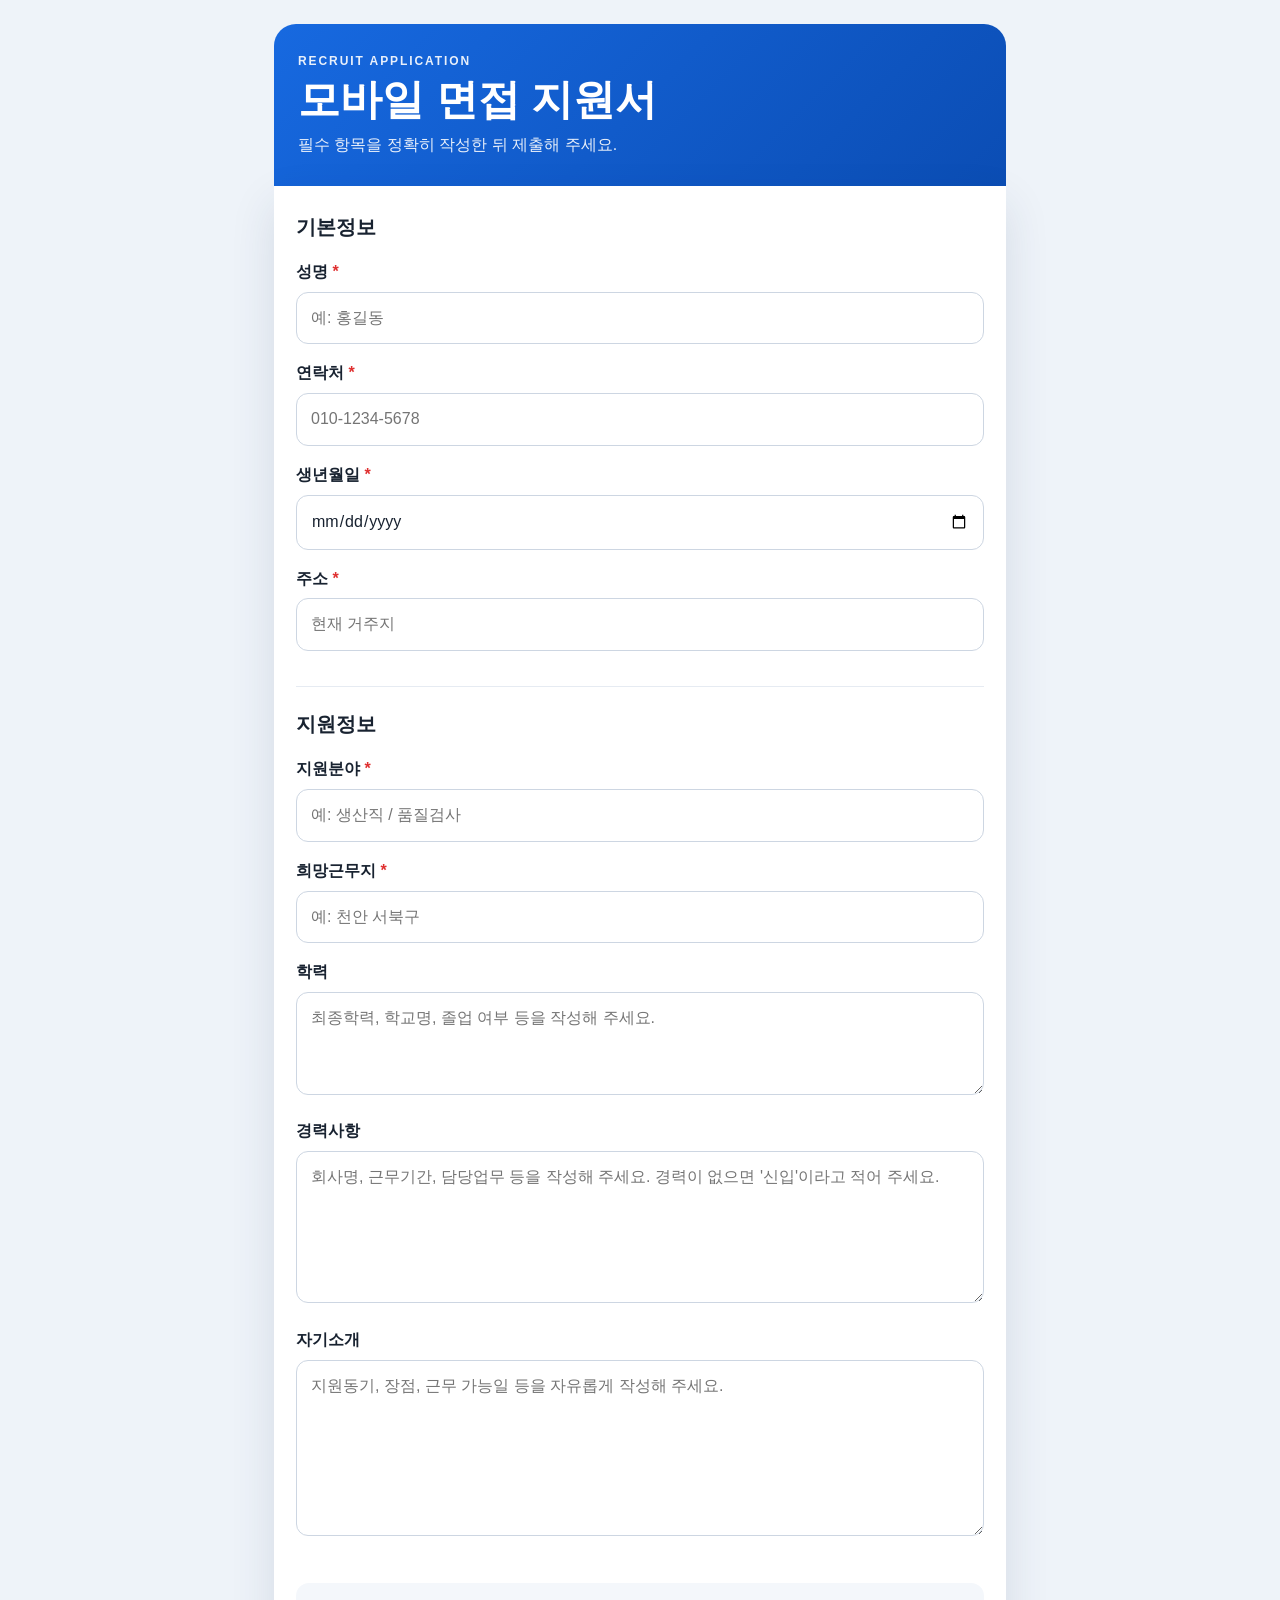
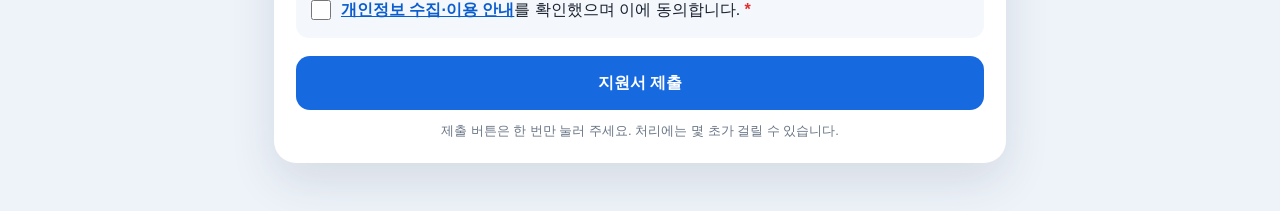
==== index.html @ 7ed69adb "면접지원서 웹페이지 추가" ====
<!doctype html>
<html lang="ko">
<head>
  <meta charset="utf-8">
  <meta name="viewport" content="width=device-width, initial-scale=1">
  <meta name="theme-color" content="#1769e0">
  <title>모바일 면접 지원서</title>
  <link rel="stylesheet" href="style.css">
</head>
<body>
  <main class="page">
    <section class="hero">
      <p class="eyebrow">RECRUIT APPLICATION</p>
      <h1>모바일 면접 지원서</h1>
      <p>필수 항목을 정확히 작성한 뒤 제출해 주세요.</p>
    </section>

    <form id="applicationForm" class="card" novalidate>
      <section class="form-section">
        <h2>기본정보</h2>

        <label>
          <span>성명 <b>*</b></span>
          <input name="name" type="text" maxlength="30" autocomplete="name" required placeholder="예: 홍길동">
        </label>

        <label>
          <span>연락처 <b>*</b></span>
          <input name="phone" type="tel" inputmode="numeric" maxlength="13" autocomplete="tel" required placeholder="010-1234-5678">
        </label>

        <label>
          <span>생년월일 <b>*</b></span>
          <input name="birthDate" type="date" required>
        </label>

        <label>
          <span>주소 <b>*</b></span>
          <input name="address" type="text" maxlength="120" autocomplete="street-address" required placeholder="현재 거주지">
        </label>
      </section>

      <section class="form-section">
        <h2>지원정보</h2>

        <label>
          <span>지원분야 <b>*</b></span>
          <input name="position" type="text" maxlength="50" required placeholder="예: 생산직 / 품질검사">
        </label>

        <label>
          <span>희망근무지 <b>*</b></span>
          <input name="workLocation" type="text" maxlength="80" required placeholder="예: 천안 서북구">
        </label>

        <label>
          <span>학력</span>
          <textarea name="education" rows="3" maxlength="500" placeholder="최종학력, 학교명, 졸업 여부 등을 작성해 주세요."></textarea>
        </label>

        <label>
          <span>경력사항</span>
          <textarea name="career" rows="5" maxlength="1500" placeholder="회사명, 근무기간, 담당업무 등을 작성해 주세요. 경력이 없으면 '신입'이라고 적어 주세요."></textarea>
        </label>

        <label>
          <span>자기소개</span>
          <textarea name="introduction" rows="6" maxlength="2000" placeholder="지원동기, 장점, 근무 가능일 등을 자유롭게 작성해 주세요."></textarea>
        </label>
      </section>

      <section class="consent">
        <label class="check-row">
          <input name="privacyAgreement" type="checkbox" required>
          <span><a href="privacy.html" target="_blank" rel="noopener">개인정보 수집·이용 안내</a>를 확인했으며 이에 동의합니다. <b>*</b></span>
        </label>
      </section>

      <div id="message" class="message" role="status" aria-live="polite"></div>

      <button id="submitButton" class="submit-button" type="submit">
        지원서 제출
      </button>

      <p class="notice">제출 버튼은 한 번만 눌러 주세요. 처리에는 몇 초가 걸릴 수 있습니다.</p>
    </form>
  </main>

  <script src="script.js"></script>
</body>
</html>
---- style.css ----
*{box-sizing:border-box}
:root{
  font-family:Pretendard,"Noto Sans KR",Arial,sans-serif;
  color:#182230;
  background:#eef3f9;
  line-height:1.55
}
body{margin:0}
button,input,textarea{font:inherit}
.page{width:min(100%,760px);margin:0 auto;padding:24px 14px 48px}
.hero{
  padding:28px 24px;
  border-radius:22px 22px 0 0;
  color:#fff;
  background:linear-gradient(135deg,#1769e0,#0b4db4)
}
.hero h1{margin:4px 0 8px;font-size:clamp(28px,7vw,42px);line-height:1.2}
.hero p{margin:0;opacity:.9}
.eyebrow{font-size:12px;font-weight:800;letter-spacing:.16em}
.card{
  padding:22px;
  border-radius:0 0 22px 22px;
  background:#fff;
  box-shadow:0 18px 46px rgba(34,53,84,.12)
}
.form-section{padding:4px 0 18px}
.form-section+ .form-section{border-top:1px solid #e6ebf2;padding-top:22px}
h2{margin:0 0 17px;font-size:20px}
label{display:block;margin:0 0 17px}
label>span{display:block;margin-bottom:7px;font-weight:700}
b{color:#df2f2f}
input,textarea{
  width:100%;
  border:1px solid #cdd6e2;
  border-radius:12px;
  padding:13px 14px;
  color:#182230;
  background:#fff;
  outline:none;
  transition:.18s
}
textarea{resize:vertical;min-height:92px}
input:focus,textarea:focus{
  border-color:#1769e0;
  box-shadow:0 0 0 3px rgba(23,105,224,.13)
}
input.invalid,textarea.invalid{border-color:#df2f2f;background:#fff8f8}
.consent{
  margin:4px 0 18px;
  padding:15px;
  border-radius:13px;
  background:#f4f7fb
}
.check-row{display:flex;gap:10px;align-items:flex-start;margin:0}
.check-row input{width:20px;height:20px;margin:2px 0 0;flex:0 0 auto}
.check-row span{margin:0;font-weight:500}
a{color:#0b5ecf;font-weight:800}
.submit-button{
  width:100%;
  min-height:54px;
  border:0;
  border-radius:14px;
  color:#fff;
  background:#1769e0;
  font-weight:900;
  cursor:pointer
}
.submit-button:hover{background:#0f58c5}
.submit-button:disabled{cursor:not-allowed;opacity:.6}
.message{display:none;margin:0 0 14px;padding:13px;border-radius:11px;font-weight:700}
.message.show{display:block}
.message.error{color:#9f1d1d;background:#fff0f0}
.message.info{color:#124a8b;background:#edf5ff}
.notice{text-align:center;color:#697586;font-size:13px;margin:11px 0 0}
.privacy-card{
  background:#fff;border-radius:20px;padding:24px;
  box-shadow:0 15px 40px rgba(34,53,84,.1)
}
.privacy-card h1{margin-top:0}
.privacy-card h2{margin-top:26px}
.back-link{display:inline-block;margin-top:16px}
@media (max-width:480px){
  .page{padding:0 0 32px}
  .hero,.card{border-radius:0}
  .card{padding:20px 16px}
}
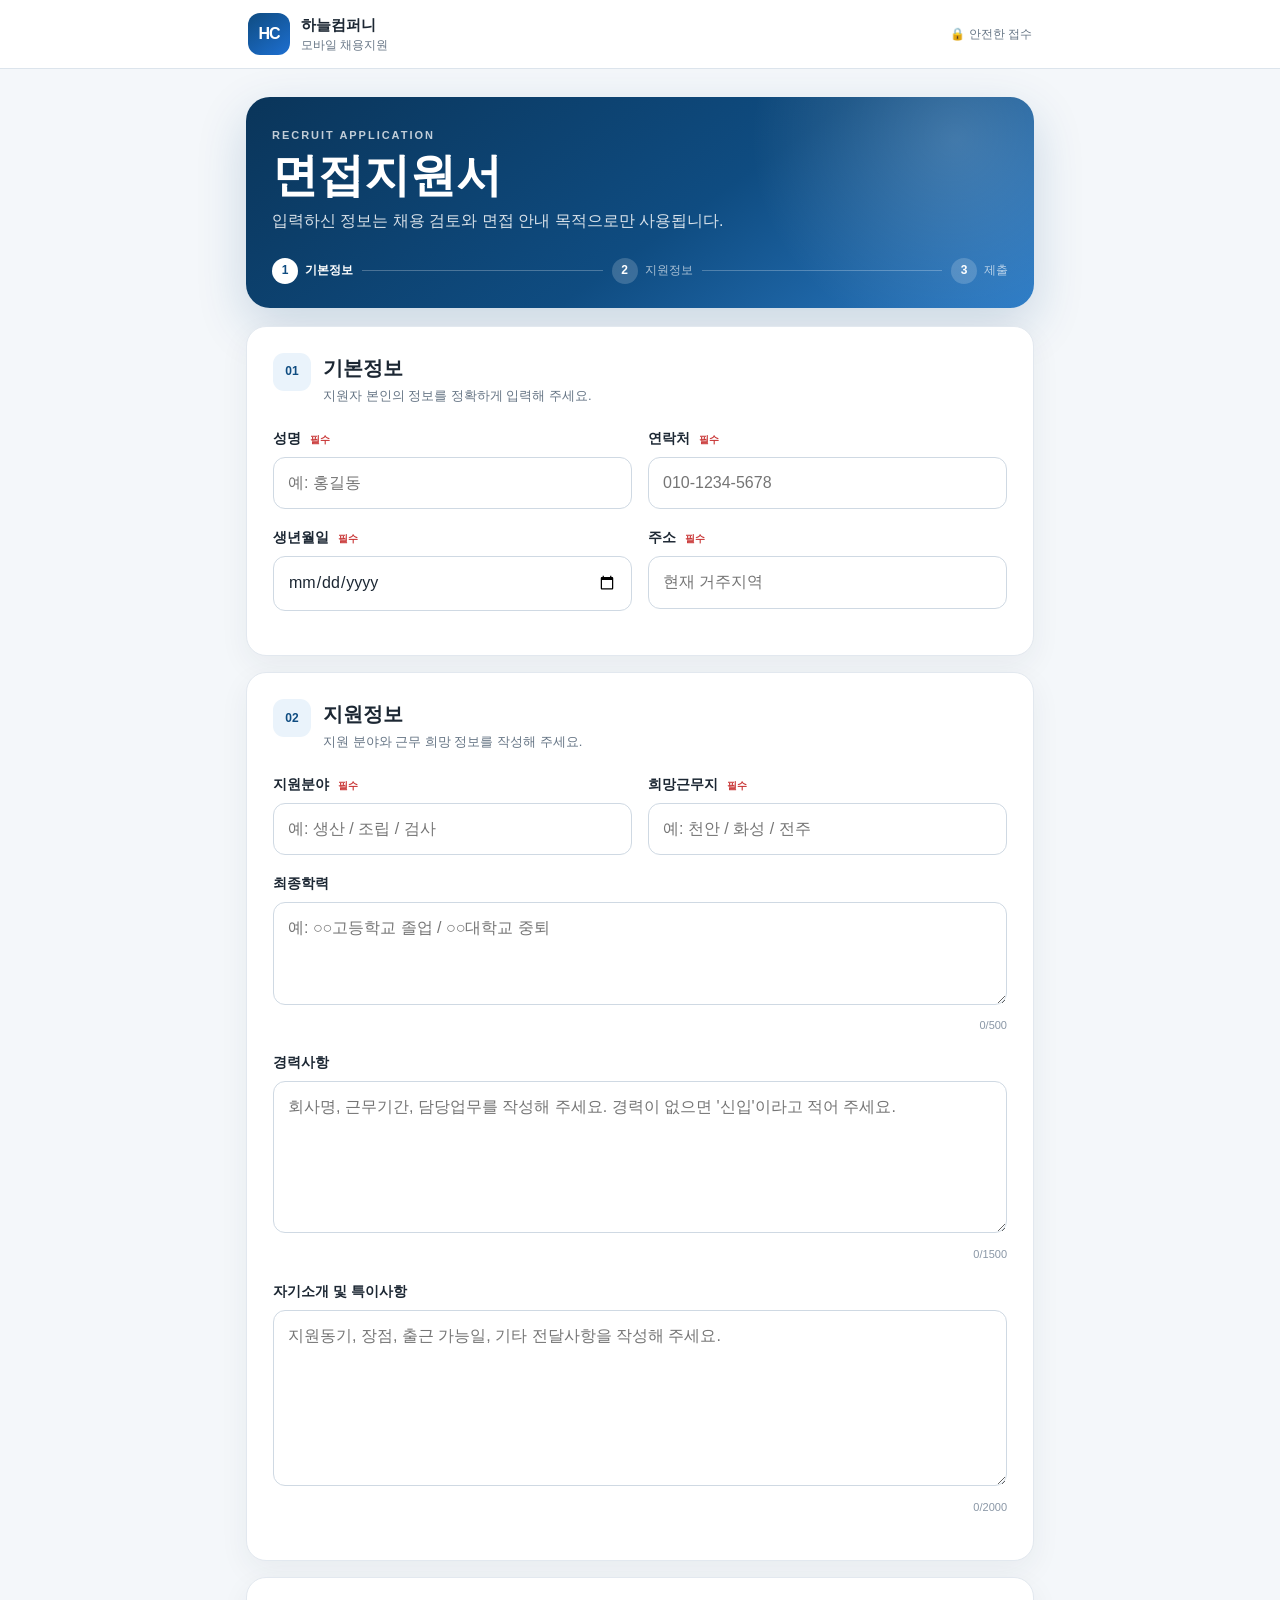
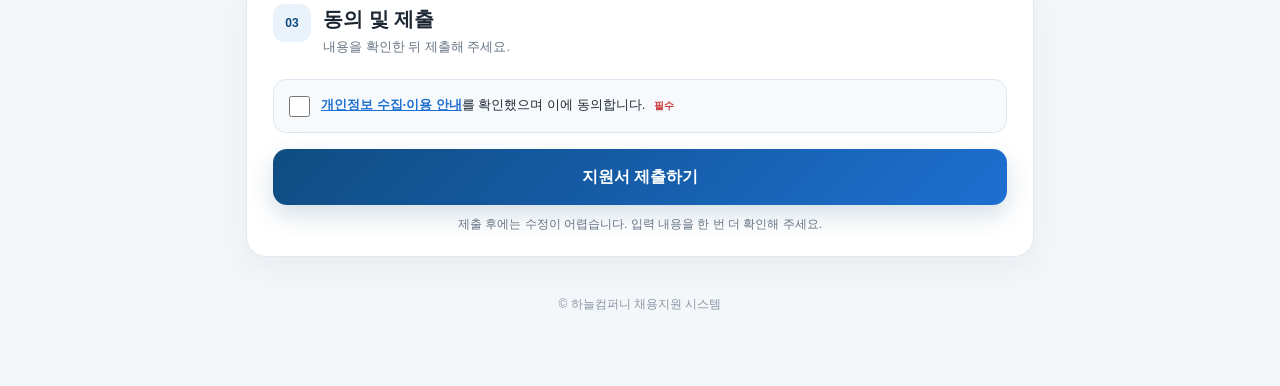
==== commit ab21962b: "Upgrade mobile application form" ====
--- a/index.html
+++ b/index.html
@@ -2,88 +2,144 @@
 <html lang="ko">
 <head>
   <meta charset="utf-8">
-  <meta name="viewport" content="width=device-width, initial-scale=1">
-  <meta name="theme-color" content="#1769e0">
-  <title>모바일 면접 지원서</title>
+  <meta name="viewport" content="width=device-width, initial-scale=1, viewport-fit=cover">
+  <meta name="theme-color" content="#0f4c81">
+  <title>면접지원서</title>
   <link rel="stylesheet" href="style.css">
 </head>
 <body>
-  <main class="page">
-    <section class="hero">
-      <p class="eyebrow">RECRUIT APPLICATION</p>
-      <h1>모바일 면접 지원서</h1>
-      <p>필수 항목을 정확히 작성한 뒤 제출해 주세요.</p>
+  <header class="topbar">
+    <div class="topbar-inner">
+      <div class="brand">
+        <div class="brand-mark">HC</div>
+        <div>
+          <strong>하늘컴퍼니</strong>
+          <small>모바일 채용지원</small>
+        </div>
+      </div>
+      <span class="secure">🔒 안전한 접수</span>
+    </div>
+  </header>
+
+  <main class="wrap">
+    <section class="intro">
+      <p class="kicker">RECRUIT APPLICATION</p>
+      <h1>면접지원서</h1>
+      <p>입력하신 정보는 채용 검토와 면접 안내 목적으로만 사용됩니다.</p>
+      <div class="steps" aria-label="작성 단계">
+        <div class="step active"><b>1</b><span>기본정보</span></div>
+        <div class="line"></div>
+        <div class="step"><b>2</b><span>지원정보</span></div>
+        <div class="line"></div>
+        <div class="step"><b>3</b><span>제출</span></div>
+      </div>
     </section>
 
-    <form id="applicationForm" class="card" novalidate>
-      <section class="form-section">
-        <h2>기본정보</h2>
+    <form id="applicationForm" class="form-card" novalidate>
+      <section class="section">
+        <div class="section-title">
+          <span class="section-no">01</span>
+          <div>
+            <h2>기본정보</h2>
+            <p>지원자 본인의 정보를 정확하게 입력해 주세요.</p>
+          </div>
+        </div>
 
-        <label>
-          <span>성명 <b>*</b></span>
-          <input name="name" type="text" maxlength="30" autocomplete="name" required placeholder="예: 홍길동">
+        <div class="grid two">
+          <label class="field">
+            <span>성명 <em>필수</em></span>
+            <input name="name" type="text" maxlength="30" autocomplete="name" required placeholder="예: 홍길동">
+          </label>
+
+          <label class="field">
+            <span>연락처 <em>필수</em></span>
+            <input name="phone" type="tel" inputmode="numeric" maxlength="13" autocomplete="tel" required placeholder="010-1234-5678">
+          </label>
+        </div>
+
+        <div class="grid two">
+          <label class="field">
+            <span>생년월일 <em>필수</em></span>
+            <input name="birthDate" type="date" required>
+          </label>
+
+          <label class="field">
+            <span>주소 <em>필수</em></span>
+            <input name="address" type="text" maxlength="120" autocomplete="street-address" required placeholder="현재 거주지역">
+          </label>
+        </div>
+      </section>
+
+      <section class="section">
+        <div class="section-title">
+          <span class="section-no">02</span>
+          <div>
+            <h2>지원정보</h2>
+            <p>지원 분야와 근무 희망 정보를 작성해 주세요.</p>
+          </div>
+        </div>
+
+        <div class="grid two">
+          <label class="field">
+            <span>지원분야 <em>필수</em></span>
+            <input name="position" type="text" maxlength="50" required placeholder="예: 생산 / 조립 / 검사">
+          </label>
+
+          <label class="field">
+            <span>희망근무지 <em>필수</em></span>
+            <input name="workLocation" type="text" maxlength="80" required placeholder="예: 천안 / 화성 / 전주">
+          </label>
+        </div>
+
+        <label class="field">
+          <span>최종학력</span>
+          <textarea name="education" rows="3" maxlength="500" placeholder="예: ○○고등학교 졸업 / ○○대학교 중퇴"></textarea>
+          <small class="counter"><span data-count-for="education">0</span>/500</small>
         </label>
 
-        <label>
-          <span>연락처 <b>*</b></span>
-          <input name="phone" type="tel" inputmode="numeric" maxlength="13" autocomplete="tel" required placeholder="010-1234-5678">
+        <label class="field">
+          <span>경력사항</span>
+          <textarea name="career" rows="5" maxlength="1500" placeholder="회사명, 근무기간, 담당업무를 작성해 주세요. 경력이 없으면 '신입'이라고 적어 주세요."></textarea>
+          <small class="counter"><span data-count-for="career">0</span>/1500</small>
         </label>
 
-        <label>
-          <span>생년월일 <b>*</b></span>
-          <input name="birthDate" type="date" required>
-        </label>
-
-        <label>
-          <span>주소 <b>*</b></span>
-          <input name="address" type="text" maxlength="120" autocomplete="street-address" required placeholder="현재 거주지">
+        <label class="field">
+          <span>자기소개 및 특이사항</span>
+          <textarea name="introduction" rows="6" maxlength="2000" placeholder="지원동기, 장점, 출근 가능일, 기타 전달사항을 작성해 주세요."></textarea>
+          <small class="counter"><span data-count-for="introduction">0</span>/2000</small>
         </label>
       </section>
 
-      <section class="form-section">
-        <h2>지원정보</h2>
+      <section class="section compact">
+        <div class="section-title">
+          <span class="section-no">03</span>
+          <div>
+            <h2>동의 및 제출</h2>
+            <p>내용을 확인한 뒤 제출해 주세요.</p>
+          </div>
+        </div>
 
-        <label>
-          <span>지원분야 <b>*</b></span>
-          <input name="position" type="text" maxlength="50" required placeholder="예: 생산직 / 품질검사">
+        <label class="consent">
+          <input name="privacyAgreement" type="checkbox" required>
+          <span>
+            <a href="privacy.html" target="_blank" rel="noopener">개인정보 수집·이용 안내</a>를 확인했으며 이에 동의합니다.
+            <em>필수</em>
+          </span>
         </label>
 
-        <label>
-          <span>희망근무지 <b>*</b></span>
-          <input name="workLocation" type="text" maxlength="80" required placeholder="예: 천안 서북구">
-        </label>
+        <div id="message" class="message" role="status" aria-live="polite"></div>
 
-        <label>
-          <span>학력</span>
-          <textarea name="education" rows="3" maxlength="500" placeholder="최종학력, 학교명, 졸업 여부 등을 작성해 주세요."></textarea>
-        </label>
+        <button id="submitButton" class="submit" type="submit">
+          <span>지원서 제출하기</span>
+        </button>
 
-        <label>
-          <span>경력사항</span>
-          <textarea name="career" rows="5" maxlength="1500" placeholder="회사명, 근무기간, 담당업무 등을 작성해 주세요. 경력이 없으면 '신입'이라고 적어 주세요."></textarea>
-        </label>
+        <p class="submit-note">제출 후에는 수정이 어렵습니다. 입력 내용을 한 번 더 확인해 주세요.</p>
+      </section>
+    </form>
 
-        <label>
-          <span>자기소개</span>
-          <textarea name="introduction" rows="6" maxlength="2000" placeholder="지원동기, 장점, 근무 가능일 등을 자유롭게 작성해 주세요."></textarea>
-        </label>
-      </section>
-
-      <section class="consent">
-        <label class="check-row">
-          <input name="privacyAgreement" type="checkbox" required>
-          <span><a href="privacy.html" target="_blank" rel="noopener">개인정보 수집·이용 안내</a>를 확인했으며 이에 동의합니다. <b>*</b></span>
-        </label>
-      </section>
-
-      <div id="message" class="message" role="status" aria-live="polite"></div>
-
-      <button id="submitButton" class="submit-button" type="submit">
-        지원서 제출
-      </button>
-
-      <p class="notice">제출 버튼은 한 번만 눌러 주세요. 처리에는 몇 초가 걸릴 수 있습니다.</p>
-    </form>
+    <footer>
+      <p>© 하늘컴퍼니 채용지원 시스템</p>
+    </footer>
   </main>
 
   <script src="script.js"></script>
--- a/style.css
+++ b/style.css
@@ -1,86 +1,163 @@
 *{box-sizing:border-box}
 :root{
-  font-family:Pretendard,"Noto Sans KR",Arial,sans-serif;
-  color:#182230;
-  background:#eef3f9;
-  line-height:1.55
+  --navy:#0f4c81;
+  --navy-dark:#0a355a;
+  --blue:#1d6fd1;
+  --sky:#eaf3fb;
+  --text:#1c2733;
+  --muted:#667585;
+  --line:#dce4ec;
+  --danger:#c93636;
+  --bg:#f4f7fa;
+  font-family:Pretendard,"Noto Sans KR","Malgun Gothic",Arial,sans-serif;
+  color:var(--text);
+  background:var(--bg);
+  line-height:1.55;
 }
+html{scroll-behavior:smooth}
 body{margin:0}
 button,input,textarea{font:inherit}
-.page{width:min(100%,760px);margin:0 auto;padding:24px 14px 48px}
-.hero{
-  padding:28px 24px;
-  border-radius:22px 22px 0 0;
+.topbar{
+  position:sticky;top:0;z-index:10;
+  background:rgba(255,255,255,.96);
+  border-bottom:1px solid var(--line);
+  backdrop-filter:blur(10px)
+}
+.topbar-inner{
+  width:min(100%,820px);margin:auto;padding:13px 18px;
+  display:flex;align-items:center;justify-content:space-between
+}
+.brand{display:flex;align-items:center;gap:11px}
+.brand-mark{
+  width:42px;height:42px;border-radius:12px;
+  display:grid;place-items:center;
+  color:#fff;background:linear-gradient(145deg,var(--navy),var(--blue));
+  font-weight:900;letter-spacing:-1px
+}
+.brand strong,.brand small{display:block}
+.brand strong{font-size:15px}
+.brand small{font-size:12px;color:var(--muted)}
+.secure{font-size:12px;color:var(--muted)}
+.wrap{width:min(100%,820px);margin:auto;padding:28px 16px 60px}
+.intro{
   color:#fff;
-  background:linear-gradient(135deg,#1769e0,#0b4db4)
+  padding:30px 26px 24px;
+  border-radius:24px;
+  background:
+    radial-gradient(circle at 90% 20%,rgba(255,255,255,.18),transparent 28%),
+    linear-gradient(145deg,var(--navy-dark),var(--navy) 56%,#2b7bc6);
+  box-shadow:0 18px 50px rgba(15,76,129,.19)
 }
-.hero h1{margin:4px 0 8px;font-size:clamp(28px,7vw,42px);line-height:1.2}
-.hero p{margin:0;opacity:.9}
-.eyebrow{font-size:12px;font-weight:800;letter-spacing:.16em}
-.card{
-  padding:22px;
-  border-radius:0 0 22px 22px;
+.kicker{margin:0 0 5px;font-size:11px;font-weight:800;letter-spacing:.18em;opacity:.75}
+.intro h1{margin:0 0 7px;font-size:clamp(30px,7vw,46px);line-height:1.15}
+.intro>p:last-of-type{margin:0;color:rgba(255,255,255,.84)}
+.steps{display:flex;align-items:center;margin-top:24px}
+.step{display:flex;align-items:center;gap:7px;font-size:12px;color:rgba(255,255,255,.65)}
+.step b{
+  width:26px;height:26px;border-radius:50%;
+  display:grid;place-items:center;
+  color:#fff;background:rgba(255,255,255,.18)
+}
+.step.active{color:#fff;font-weight:800}
+.step.active b{color:var(--navy);background:#fff}
+.line{height:1px;flex:1;margin:0 9px;background:rgba(255,255,255,.25)}
+.form-card{margin-top:18px}
+.section{
+  padding:26px;
+  margin-bottom:16px;
+  border:1px solid #e2e8ef;
+  border-radius:20px;
   background:#fff;
-  box-shadow:0 18px 46px rgba(34,53,84,.12)
+  box-shadow:0 10px 30px rgba(31,51,73,.06)
 }
-.form-section{padding:4px 0 18px}
-.form-section+ .form-section{border-top:1px solid #e6ebf2;padding-top:22px}
-h2{margin:0 0 17px;font-size:20px}
-label{display:block;margin:0 0 17px}
-label>span{display:block;margin-bottom:7px;font-weight:700}
-b{color:#df2f2f}
+.section.compact{padding-bottom:22px}
+.section-title{display:flex;align-items:flex-start;gap:12px;margin-bottom:22px}
+.section-no{
+  min-width:38px;height:38px;border-radius:11px;
+  display:grid;place-items:center;
+  color:var(--navy);background:var(--sky);
+  font-size:12px;font-weight:900
+}
+.section-title h2{margin:0;font-size:20px}
+.section-title p{margin:2px 0 0;color:var(--muted);font-size:13px}
+.grid{display:grid;gap:16px}
+.grid.two{grid-template-columns:repeat(2,minmax(0,1fr))}
+.field{position:relative;display:block;margin-bottom:18px}
+.field>span{display:block;margin-bottom:7px;font-size:14px;font-weight:800}
+em{
+  display:inline-block;margin-left:5px;
+  color:var(--danger);font-size:10px;font-style:normal;font-weight:800
+}
 input,textarea{
   width:100%;
-  border:1px solid #cdd6e2;
+  border:1px solid #cfd9e3;
   border-radius:12px;
   padding:13px 14px;
-  color:#182230;
+  color:var(--text);
   background:#fff;
   outline:none;
-  transition:.18s
+  transition:border .15s,box-shadow .15s,background .15s
 }
-textarea{resize:vertical;min-height:92px}
+input{min-height:49px}
+textarea{resize:vertical;min-height:96px}
 input:focus,textarea:focus{
-  border-color:#1769e0;
-  box-shadow:0 0 0 3px rgba(23,105,224,.13)
+  border-color:var(--blue);
+  box-shadow:0 0 0 3px rgba(29,111,209,.12)
 }
-input.invalid,textarea.invalid{border-color:#df2f2f;background:#fff8f8}
+input.invalid,textarea.invalid{
+  border-color:var(--danger);
+  background:#fff8f8
+}
+.counter{display:block;margin-top:5px;text-align:right;color:#8a97a6;font-size:11px}
 .consent{
-  margin:4px 0 18px;
+  display:flex;gap:11px;align-items:flex-start;
   padding:15px;
+  border:1px solid #dce6f0;
   border-radius:13px;
-  background:#f4f7fb
+  background:#f7fafd
 }
-.check-row{display:flex;gap:10px;align-items:flex-start;margin:0}
-.check-row input{width:20px;height:20px;margin:2px 0 0;flex:0 0 auto}
-.check-row span{margin:0;font-weight:500}
-a{color:#0b5ecf;font-weight:800}
-.submit-button{
-  width:100%;
-  min-height:54px;
-  border:0;
-  border-radius:14px;
-  color:#fff;
-  background:#1769e0;
-  font-weight:900;
-  cursor:pointer
+.consent input{width:21px;height:21px;min-height:0;margin:1px 0 0;flex:0 0 auto}
+.consent span{font-size:13px}
+.consent a{color:var(--blue);font-weight:900}
+.message{display:none;margin-top:14px;padding:13px 14px;border-radius:11px;font-weight:800;font-size:13px}
+.message.show{display:block}
+.message.error{color:#982828;background:#fff0f0}
+.message.info{color:#174b7e;background:#edf5ff}
+.submit{
+  width:100%;min-height:56px;margin-top:16px;
+  border:0;border-radius:14px;
+  color:#fff;background:linear-gradient(135deg,var(--navy),var(--blue));
+  font-weight:900;cursor:pointer;
+  box-shadow:0 10px 24px rgba(15,76,129,.18)
 }
-.submit-button:hover{background:#0f58c5}
-.submit-button:disabled{cursor:not-allowed;opacity:.6}
-.message{display:none;margin:0 0 14px;padding:13px;border-radius:11px;font-weight:700}
-.message.show{display:block}
-.message.error{color:#9f1d1d;background:#fff0f0}
-.message.info{color:#124a8b;background:#edf5ff}
-.notice{text-align:center;color:#697586;font-size:13px;margin:11px 0 0}
+.submit:hover{filter:brightness(.98)}
+.submit:disabled{opacity:.6;cursor:not-allowed}
+.submit-note{text-align:center;margin:10px 0 0;color:var(--muted);font-size:12px}
+footer{text-align:center;color:#8a97a6;font-size:12px;padding-top:10px}
 .privacy-card{
-  background:#fff;border-radius:20px;padding:24px;
-  box-shadow:0 15px 40px rgba(34,53,84,.1)
+  max-width:760px;margin:20px auto;
+  padding:28px;border-radius:20px;background:#fff;
+  border:1px solid var(--line);
+  box-shadow:0 12px 34px rgba(31,51,73,.08)
 }
 .privacy-card h1{margin-top:0}
-.privacy-card h2{margin-top:26px}
-.back-link{display:inline-block;margin-top:16px}
-@media (max-width:480px){
-  .page{padding:0 0 32px}
-  .hero,.card{border-radius:0}
-  .card{padding:20px 16px}
+.privacy-card h2{margin-top:25px;font-size:18px}
+.back-link{display:inline-block;margin-top:18px;color:var(--blue);font-weight:900}
+.done{
+  min-height:70vh;display:grid;place-items:center;text-align:center
 }
+.done-icon{
+  width:72px;height:72px;border-radius:50%;
+  display:grid;place-items:center;margin:0 auto 18px;
+  font-size:34px;color:#fff;background:#1f9d61
+}
+@media(max-width:640px){
+  .topbar-inner{padding:11px 14px}
+  .secure{display:none}
+  .wrap{padding:16px 10px 42px}
+  .intro{border-radius:18px;padding:25px 20px 20px}
+  .steps span{display:none}
+  .section{padding:20px 15px;border-radius:17px}
+  .grid.two{grid-template-columns:1fr;gap:0}
+  .section-title{margin-bottom:18px}
+}
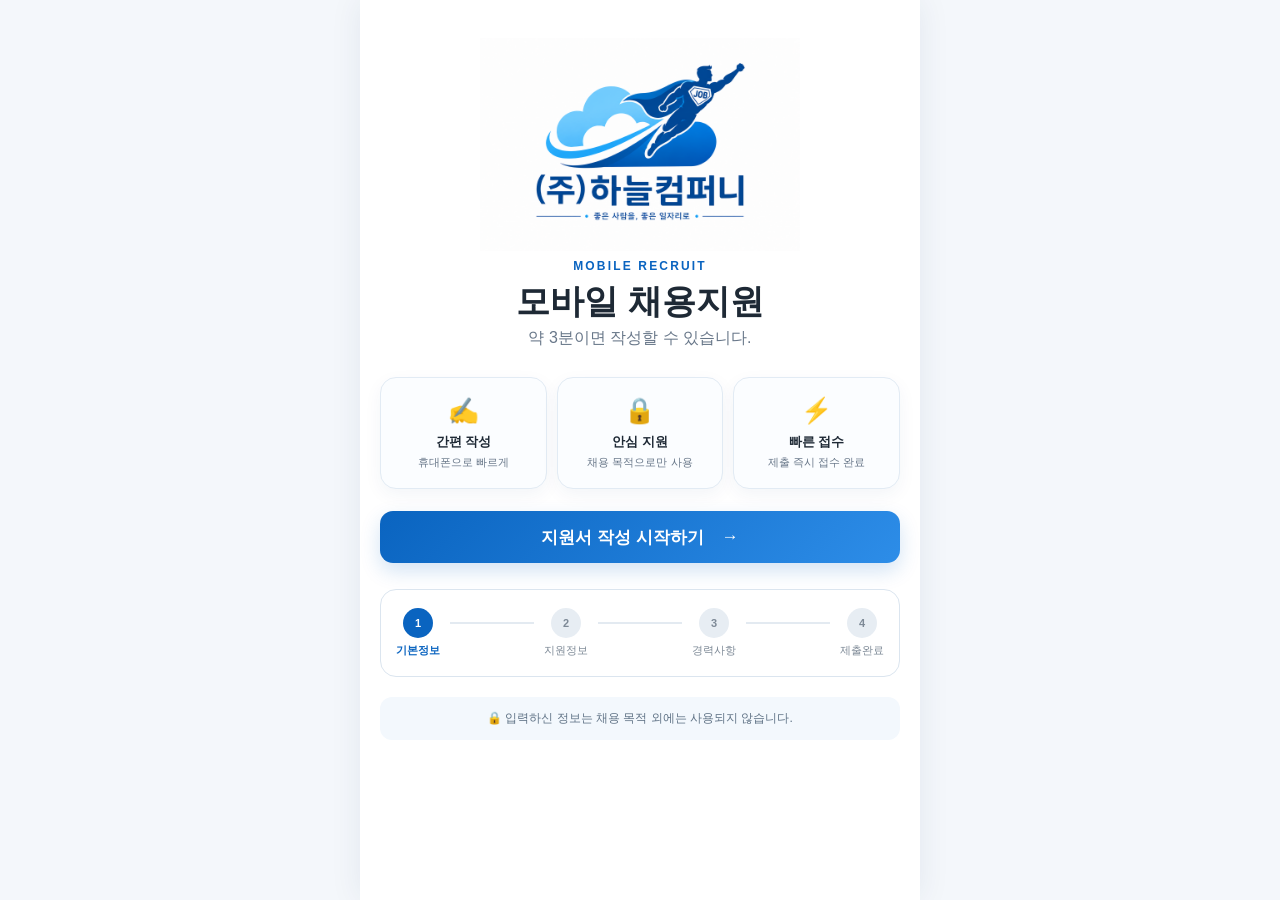
==== commit 66cc9158: "v3 1차 UI 업그레이드" ====
--- a/index.html
+++ b/index.html
@@ -3,145 +3,142 @@
 <head>
   <meta charset="utf-8">
   <meta name="viewport" content="width=device-width, initial-scale=1, viewport-fit=cover">
-  <meta name="theme-color" content="#0f4c81">
-  <title>면접지원서</title>
+  <meta name="theme-color" content="#0a64c0">
+  <title>(주)하늘컴퍼니 모바일 채용지원</title>
   <link rel="stylesheet" href="style.css">
 </head>
 <body>
-  <header class="topbar">
-    <div class="topbar-inner">
-      <div class="brand">
-        <div class="brand-mark">HC</div>
-        <div>
-          <strong>하늘컴퍼니</strong>
-          <small>모바일 채용지원</small>
-        </div>
+  <main class="app-shell">
+    <section id="landing" class="screen active landing">
+      <img src="assets/logo.png" alt="(주)하늘컴퍼니 로고" class="main-logo">
+      <p class="eyebrow">MOBILE RECRUIT</p>
+      <h1>모바일 채용지원</h1>
+      <p class="lead">약 3분이면 작성할 수 있습니다.</p>
+
+      <div class="benefits">
+        <div><span>✍️</span><b>간편 작성</b><small>휴대폰으로 빠르게</small></div>
+        <div><span>🔒</span><b>안심 지원</b><small>채용 목적으로만 사용</small></div>
+        <div><span>⚡</span><b>빠른 접수</b><small>제출 즉시 접수 완료</small></div>
       </div>
-      <span class="secure">🔒 안전한 접수</span>
-    </div>
-  </header>
 
-  <main class="wrap">
-    <section class="intro">
-      <p class="kicker">RECRUIT APPLICATION</p>
-      <h1>면접지원서</h1>
-      <p>입력하신 정보는 채용 검토와 면접 안내 목적으로만 사용됩니다.</p>
-      <div class="steps" aria-label="작성 단계">
-        <div class="step active"><b>1</b><span>기본정보</span></div>
-        <div class="line"></div>
-        <div class="step"><b>2</b><span>지원정보</span></div>
-        <div class="line"></div>
-        <div class="step"><b>3</b><span>제출</span></div>
+      <button type="button" class="primary large" id="startButton">
+        지원서 작성 시작하기 <span>→</span>
+      </button>
+
+      <div class="step-preview">
+        <div class="preview-item active"><b>1</b><span>기본정보</span></div>
+        <div class="preview-line"></div>
+        <div class="preview-item"><b>2</b><span>지원정보</span></div>
+        <div class="preview-line"></div>
+        <div class="preview-item"><b>3</b><span>경력사항</span></div>
+        <div class="preview-line"></div>
+        <div class="preview-item"><b>4</b><span>제출완료</span></div>
       </div>
+
+      <p class="privacy-note">🔒 입력하신 정보는 채용 목적 외에는 사용되지 않습니다.</p>
     </section>
 
-    <form id="applicationForm" class="form-card" novalidate>
-      <section class="section">
-        <div class="section-title">
-          <span class="section-no">01</span>
-          <div>
-            <h2>기본정보</h2>
-            <p>지원자 본인의 정보를 정확하게 입력해 주세요.</p>
-          </div>
+    <section id="formScreen" class="screen">
+      <header class="form-header">
+        <img src="assets/logo.png" alt="(주)하늘컴퍼니 로고" class="header-logo">
+        <button type="button" class="text-button" id="backToHome">처음으로</button>
+      </header>
+
+      <div class="progress-wrap">
+        <div class="progress-top">
+          <strong id="stepTitle">1. 기본정보</strong>
+          <span id="stepCounter">1 / 4</span>
         </div>
+        <div class="progress-track"><div id="progressBar" class="progress-bar"></div></div>
+      </div>
 
-        <div class="grid two">
+      <form id="applicationForm" novalidate>
+        <section class="form-step active" data-step="1">
+          <h2>기본정보</h2>
+          <p class="section-help">지원자 본인의 정보를 정확히 입력해 주세요.</p>
+
           <label class="field">
-            <span>성명 <em>필수</em></span>
-            <input name="name" type="text" maxlength="30" autocomplete="name" required placeholder="예: 홍길동">
+            <span>이름 <em>*</em></span>
+            <input name="name" type="text" maxlength="30" autocomplete="name" required placeholder="이름을 입력해 주세요">
           </label>
 
           <label class="field">
-            <span>연락처 <em>필수</em></span>
+            <span>연락처 <em>*</em></span>
             <input name="phone" type="tel" inputmode="numeric" maxlength="13" autocomplete="tel" required placeholder="010-1234-5678">
           </label>
-        </div>
 
-        <div class="grid two">
           <label class="field">
-            <span>생년월일 <em>필수</em></span>
+            <span>생년월일 <em>*</em></span>
             <input name="birthDate" type="date" required>
           </label>
 
           <label class="field">
-            <span>주소 <em>필수</em></span>
-            <input name="address" type="text" maxlength="120" autocomplete="street-address" required placeholder="현재 거주지역">
+            <span>주소 <em>*</em></span>
+            <input name="address" type="text" maxlength="120" autocomplete="street-address" required placeholder="현재 거주지를 입력해 주세요">
           </label>
-        </div>
-      </section>
+        </section>
 
-      <section class="section">
-        <div class="section-title">
-          <span class="section-no">02</span>
-          <div>
-            <h2>지원정보</h2>
-            <p>지원 분야와 근무 희망 정보를 작성해 주세요.</p>
-          </div>
-        </div>
+        <section class="form-step" data-step="2">
+          <h2>지원정보</h2>
+          <p class="section-help">희망하는 지원 분야와 근무지를 입력해 주세요.</p>
 
-        <div class="grid two">
           <label class="field">
-            <span>지원분야 <em>필수</em></span>
+            <span>지원분야 <em>*</em></span>
             <input name="position" type="text" maxlength="50" required placeholder="예: 생산 / 조립 / 검사">
           </label>
 
           <label class="field">
-            <span>희망근무지 <em>필수</em></span>
+            <span>희망근무지 <em>*</em></span>
             <input name="workLocation" type="text" maxlength="80" required placeholder="예: 천안 / 화성 / 전주">
           </label>
+        </section>
+
+        <section class="form-step" data-step="3">
+          <h2>경력사항</h2>
+          <p class="section-help">해당되는 내용을 자유롭게 작성해 주세요.</p>
+
+          <label class="field">
+            <span>최종학력</span>
+            <textarea name="education" rows="4" maxlength="500" placeholder="예: ○○고등학교 졸업"></textarea>
+          </label>
+
+          <label class="field">
+            <span>경력사항</span>
+            <textarea name="career" rows="6" maxlength="1500" placeholder="회사명, 근무기간, 담당업무를 작성해 주세요. 경력이 없으면 '신입'이라고 적어 주세요."></textarea>
+          </label>
+
+          <label class="field">
+            <span>자기소개 및 특이사항</span>
+            <textarea name="introduction" rows="6" maxlength="2000" placeholder="지원동기, 장점, 출근 가능일 등을 작성해 주세요."></textarea>
+          </label>
+        </section>
+
+        <section class="form-step" data-step="4">
+          <h2>확인 및 제출</h2>
+          <p class="section-help">아래 내용을 확인한 뒤 제출해 주세요.</p>
+
+          <div id="reviewBox" class="review-box"></div>
+
+          <label class="consent">
+            <input name="privacyAgreement" type="checkbox" required>
+            <span><a href="privacy.html" target="_blank" rel="noopener">개인정보 수집·이용 안내</a>를 확인했으며 이에 동의합니다. <em>*</em></span>
+          </label>
+
+          <div id="message" class="message" role="status" aria-live="polite"></div>
+        </section>
+
+        <div class="nav-buttons">
+          <button type="button" class="secondary" id="prevButton">이전</button>
+          <button type="button" class="primary" id="nextButton">다음</button>
+          <button type="submit" class="primary" id="submitButton">지원서 제출하기</button>
         </div>
-
-        <label class="field">
-          <span>최종학력</span>
-          <textarea name="education" rows="3" maxlength="500" placeholder="예: ○○고등학교 졸업 / ○○대학교 중퇴"></textarea>
-          <small class="counter"><span data-count-for="education">0</span>/500</small>
-        </label>
-
-        <label class="field">
-          <span>경력사항</span>
-          <textarea name="career" rows="5" maxlength="1500" placeholder="회사명, 근무기간, 담당업무를 작성해 주세요. 경력이 없으면 '신입'이라고 적어 주세요."></textarea>
-          <small class="counter"><span data-count-for="career">0</span>/1500</small>
-        </label>
-
-        <label class="field">
-          <span>자기소개 및 특이사항</span>
-          <textarea name="introduction" rows="6" maxlength="2000" placeholder="지원동기, 장점, 출근 가능일, 기타 전달사항을 작성해 주세요."></textarea>
-          <small class="counter"><span data-count-for="introduction">0</span>/2000</small>
-        </label>
-      </section>
-
-      <section class="section compact">
-        <div class="section-title">
-          <span class="section-no">03</span>
-          <div>
-            <h2>동의 및 제출</h2>
-            <p>내용을 확인한 뒤 제출해 주세요.</p>
-          </div>
-        </div>
-
-        <label class="consent">
-          <input name="privacyAgreement" type="checkbox" required>
-          <span>
-            <a href="privacy.html" target="_blank" rel="noopener">개인정보 수집·이용 안내</a>를 확인했으며 이에 동의합니다.
-            <em>필수</em>
-          </span>
-        </label>
-
-        <div id="message" class="message" role="status" aria-live="polite"></div>
-
-        <button id="submitButton" class="submit" type="submit">
-          <span>지원서 제출하기</span>
-        </button>
-
-        <p class="submit-note">제출 후에는 수정이 어렵습니다. 입력 내용을 한 번 더 확인해 주세요.</p>
-      </section>
-    </form>
-
-    <footer>
-      <p>© 하늘컴퍼니 채용지원 시스템</p>
-    </footer>
+      </form>
+    </section>
   </main>
 
+  <script>
+    window.RECRUIT_ENDPOINT = "https://script.google.com/macros/s/AKfycbzhnszeo2PzyLazOq6wC_6-pBbkjXHqDs6g4f48rgEMrIj62uV8iWGlnhO26l-KZr1l/exec";
+  </script>
   <script src="script.js"></script>
 </body>
 </html>
--- a/style.css
+++ b/style.css
@@ -1,163 +1,83 @@
 *{box-sizing:border-box}
 :root{
-  --navy:#0f4c81;
-  --navy-dark:#0a355a;
-  --blue:#1d6fd1;
-  --sky:#eaf3fb;
-  --text:#1c2733;
-  --muted:#667585;
-  --line:#dce4ec;
-  --danger:#c93636;
-  --bg:#f4f7fa;
+  --blue:#0a64c0;
+  --blue2:#2d8de8;
+  --sky:#eaf5ff;
+  --navy:#15324b;
+  --text:#1e2935;
+  --muted:#687789;
+  --line:#dbe5ef;
+  --bg:#f4f7fb;
+  --danger:#c73535;
   font-family:Pretendard,"Noto Sans KR","Malgun Gothic",Arial,sans-serif;
-  color:var(--text);
-  background:var(--bg);
-  line-height:1.55;
 }
-html{scroll-behavior:smooth}
-body{margin:0}
+html{background:var(--bg)}
+body{margin:0;color:var(--text);background:var(--bg)}
 button,input,textarea{font:inherit}
-.topbar{
-  position:sticky;top:0;z-index:10;
-  background:rgba(255,255,255,.96);
-  border-bottom:1px solid var(--line);
-  backdrop-filter:blur(10px)
-}
-.topbar-inner{
-  width:min(100%,820px);margin:auto;padding:13px 18px;
-  display:flex;align-items:center;justify-content:space-between
-}
-.brand{display:flex;align-items:center;gap:11px}
-.brand-mark{
-  width:42px;height:42px;border-radius:12px;
-  display:grid;place-items:center;
-  color:#fff;background:linear-gradient(145deg,var(--navy),var(--blue));
-  font-weight:900;letter-spacing:-1px
-}
-.brand strong,.brand small{display:block}
-.brand strong{font-size:15px}
-.brand small{font-size:12px;color:var(--muted)}
-.secure{font-size:12px;color:var(--muted)}
-.wrap{width:min(100%,820px);margin:auto;padding:28px 16px 60px}
-.intro{
-  color:#fff;
-  padding:30px 26px 24px;
-  border-radius:24px;
-  background:
-    radial-gradient(circle at 90% 20%,rgba(255,255,255,.18),transparent 28%),
-    linear-gradient(145deg,var(--navy-dark),var(--navy) 56%,#2b7bc6);
-  box-shadow:0 18px 50px rgba(15,76,129,.19)
-}
-.kicker{margin:0 0 5px;font-size:11px;font-weight:800;letter-spacing:.18em;opacity:.75}
-.intro h1{margin:0 0 7px;font-size:clamp(30px,7vw,46px);line-height:1.15}
-.intro>p:last-of-type{margin:0;color:rgba(255,255,255,.84)}
-.steps{display:flex;align-items:center;margin-top:24px}
-.step{display:flex;align-items:center;gap:7px;font-size:12px;color:rgba(255,255,255,.65)}
-.step b{
-  width:26px;height:26px;border-radius:50%;
-  display:grid;place-items:center;
-  color:#fff;background:rgba(255,255,255,.18)
-}
-.step.active{color:#fff;font-weight:800}
-.step.active b{color:var(--navy);background:#fff}
-.line{height:1px;flex:1;margin:0 9px;background:rgba(255,255,255,.25)}
-.form-card{margin-top:18px}
-.section{
-  padding:26px;
-  margin-bottom:16px;
-  border:1px solid #e2e8ef;
-  border-radius:20px;
-  background:#fff;
-  box-shadow:0 10px 30px rgba(31,51,73,.06)
-}
-.section.compact{padding-bottom:22px}
-.section-title{display:flex;align-items:flex-start;gap:12px;margin-bottom:22px}
-.section-no{
-  min-width:38px;height:38px;border-radius:11px;
-  display:grid;place-items:center;
-  color:var(--navy);background:var(--sky);
-  font-size:12px;font-weight:900
-}
-.section-title h2{margin:0;font-size:20px}
-.section-title p{margin:2px 0 0;color:var(--muted);font-size:13px}
-.grid{display:grid;gap:16px}
-.grid.two{grid-template-columns:repeat(2,minmax(0,1fr))}
-.field{position:relative;display:block;margin-bottom:18px}
-.field>span{display:block;margin-bottom:7px;font-size:14px;font-weight:800}
-em{
-  display:inline-block;margin-left:5px;
-  color:var(--danger);font-size:10px;font-style:normal;font-weight:800
-}
-input,textarea{
-  width:100%;
-  border:1px solid #cfd9e3;
-  border-radius:12px;
-  padding:13px 14px;
-  color:var(--text);
-  background:#fff;
-  outline:none;
-  transition:border .15s,box-shadow .15s,background .15s
-}
-input{min-height:49px}
-textarea{resize:vertical;min-height:96px}
-input:focus,textarea:focus{
-  border-color:var(--blue);
-  box-shadow:0 0 0 3px rgba(29,111,209,.12)
-}
-input.invalid,textarea.invalid{
-  border-color:var(--danger);
-  background:#fff8f8
-}
-.counter{display:block;margin-top:5px;text-align:right;color:#8a97a6;font-size:11px}
-.consent{
-  display:flex;gap:11px;align-items:flex-start;
-  padding:15px;
-  border:1px solid #dce6f0;
-  border-radius:13px;
-  background:#f7fafd
-}
-.consent input{width:21px;height:21px;min-height:0;margin:1px 0 0;flex:0 0 auto}
+button{cursor:pointer}
+.app-shell{width:min(100%,560px);margin:0 auto;min-height:100vh;background:#fff;box-shadow:0 0 30px rgba(28,55,88,.08)}
+.screen{display:none;min-height:100vh}
+.screen.active{display:block}
+.landing{padding:24px 20px 36px;text-align:center}
+.main-logo{width:min(100%,320px);height:auto;margin:14px auto 8px;display:block}
+.eyebrow{margin:4px 0;color:var(--blue);font-size:12px;font-weight:900;letter-spacing:.18em}
+h1{margin:8px 0 6px;font-size:34px;line-height:1.2}
+.lead{margin:0;color:var(--muted)}
+.benefits{display:grid;grid-template-columns:repeat(3,1fr);gap:10px;margin:28px 0 22px}
+.benefits div{padding:18px 8px;border:1px solid #e2ebf4;border-radius:16px;background:#fbfdff;box-shadow:0 6px 18px rgba(18,68,111,.05)}
+.benefits span{font-size:25px;display:block;margin-bottom:8px}
+.benefits b{display:block;font-size:13px}
+.benefits small{display:block;margin-top:4px;color:var(--muted);font-size:11px}
+.primary,.secondary{min-height:52px;border-radius:13px;font-weight:900}
+.primary{border:0;color:#fff;background:linear-gradient(135deg,var(--blue),var(--blue2));box-shadow:0 8px 20px rgba(10,100,192,.18)}
+.primary.large{width:100%;display:flex;align-items:center;justify-content:center;gap:18px;font-size:17px}
+.secondary{border:1px solid var(--line);background:#fff;color:var(--text)}
+.step-preview{display:flex;align-items:flex-start;margin:26px 0 20px;padding:18px 10px;border:1px solid var(--line);border-radius:16px}
+.preview-item{display:flex;flex-direction:column;align-items:center;gap:5px;min-width:54px;color:#7d8996;font-size:11px}
+.preview-item b{width:30px;height:30px;border-radius:50%;display:grid;place-items:center;background:#e7edf3}
+.preview-item.active{color:var(--blue);font-weight:800}
+.preview-item.active b{background:var(--blue);color:#fff}
+.preview-line{height:2px;flex:1;margin:14px 5px;background:#e3eaf1}
+.privacy-note{padding:13px;border-radius:12px;background:#f3f8fd;color:#607386;font-size:12px}
+.form-header{display:flex;align-items:center;justify-content:space-between;padding:12px 16px;border-bottom:1px solid var(--line);background:#fff;position:sticky;top:0;z-index:5}
+.header-logo{width:160px;height:62px;object-fit:contain;object-position:left center}
+.text-button{border:0;background:transparent;color:var(--blue);font-weight:800}
+.progress-wrap{padding:22px 20px 10px}
+.progress-top{display:flex;justify-content:space-between;align-items:center;margin-bottom:10px}
+.progress-top strong{font-size:21px}
+.progress-top span{color:var(--muted)}
+.progress-track{height:5px;border-radius:999px;background:#edf1f5;overflow:hidden}
+.progress-bar{height:100%;width:25%;background:linear-gradient(90deg,var(--blue),var(--blue2));transition:width .25s}
+form{padding:10px 20px 34px}
+.form-step{display:none}
+.form-step.active{display:block}
+.form-step h2{margin:10px 0 4px;font-size:26px}
+.section-help{margin:0 0 24px;color:var(--muted);font-size:14px}
+.field{display:block;margin-bottom:18px}
+.field>span{display:block;margin-bottom:7px;font-weight:800;font-size:14px}
+em{color:var(--danger);font-style:normal}
+input,textarea{width:100%;border:1px solid #cdd8e4;border-radius:12px;padding:13px 14px;outline:none;background:#fff;color:var(--text)}
+input{min-height:50px}
+textarea{resize:vertical}
+input:focus,textarea:focus{border-color:var(--blue);box-shadow:0 0 0 3px rgba(10,100,192,.11)}
+.invalid{border-color:var(--danger)!important;background:#fff8f8}
+.nav-buttons{display:grid;grid-template-columns:1fr 1fr;gap:10px;margin-top:24px}
+#submitButton{display:none;grid-column:1/-1}
+.review-box{display:grid;gap:10px;margin:20px 0}
+.review-item{padding:13px 14px;border:1px solid var(--line);border-radius:12px;background:#fafcff}
+.review-item small{display:block;color:var(--muted);margin-bottom:4px}
+.review-item b{display:block;white-space:pre-wrap;word-break:break-word}
+.consent{display:flex;gap:10px;padding:14px;border-radius:12px;background:#f3f8fd;align-items:flex-start}
+.consent input{width:20px;height:20px;min-height:auto;margin-top:1px;flex:0 0 auto}
 .consent span{font-size:13px}
 .consent a{color:var(--blue);font-weight:900}
-.message{display:none;margin-top:14px;padding:13px 14px;border-radius:11px;font-weight:800;font-size:13px}
+.message{display:none;margin-top:14px;padding:13px;border-radius:11px;font-weight:800;font-size:13px}
 .message.show{display:block}
-.message.error{color:#982828;background:#fff0f0}
-.message.info{color:#174b7e;background:#edf5ff}
-.submit{
-  width:100%;min-height:56px;margin-top:16px;
-  border:0;border-radius:14px;
-  color:#fff;background:linear-gradient(135deg,var(--navy),var(--blue));
-  font-weight:900;cursor:pointer;
-  box-shadow:0 10px 24px rgba(15,76,129,.18)
+.message.info{background:#edf6ff;color:#17518a}
+.message.error{background:#fff0f0;color:#9f2525}
+@media(max-width:420px){
+  .benefits{gap:6px}
+  .benefits div{padding:14px 4px}
+  .benefits small{font-size:10px}
+  .main-logo{width:280px}
 }
-.submit:hover{filter:brightness(.98)}
-.submit:disabled{opacity:.6;cursor:not-allowed}
-.submit-note{text-align:center;margin:10px 0 0;color:var(--muted);font-size:12px}
-footer{text-align:center;color:#8a97a6;font-size:12px;padding-top:10px}
-.privacy-card{
-  max-width:760px;margin:20px auto;
-  padding:28px;border-radius:20px;background:#fff;
-  border:1px solid var(--line);
-  box-shadow:0 12px 34px rgba(31,51,73,.08)
-}
-.privacy-card h1{margin-top:0}
-.privacy-card h2{margin-top:25px;font-size:18px}
-.back-link{display:inline-block;margin-top:18px;color:var(--blue);font-weight:900}
-.done{
-  min-height:70vh;display:grid;place-items:center;text-align:center
-}
-.done-icon{
-  width:72px;height:72px;border-radius:50%;
-  display:grid;place-items:center;margin:0 auto 18px;
-  font-size:34px;color:#fff;background:#1f9d61
-}
-@media(max-width:640px){
-  .topbar-inner{padding:11px 14px}
-  .secure{display:none}
-  .wrap{padding:16px 10px 42px}
-  .intro{border-radius:18px;padding:25px 20px 20px}
-  .steps span{display:none}
-  .section{padding:20px 15px;border-radius:17px}
-  .grid.two{grid-template-columns:1fr;gap:0}
-  .section-title{margin-bottom:18px}
-}
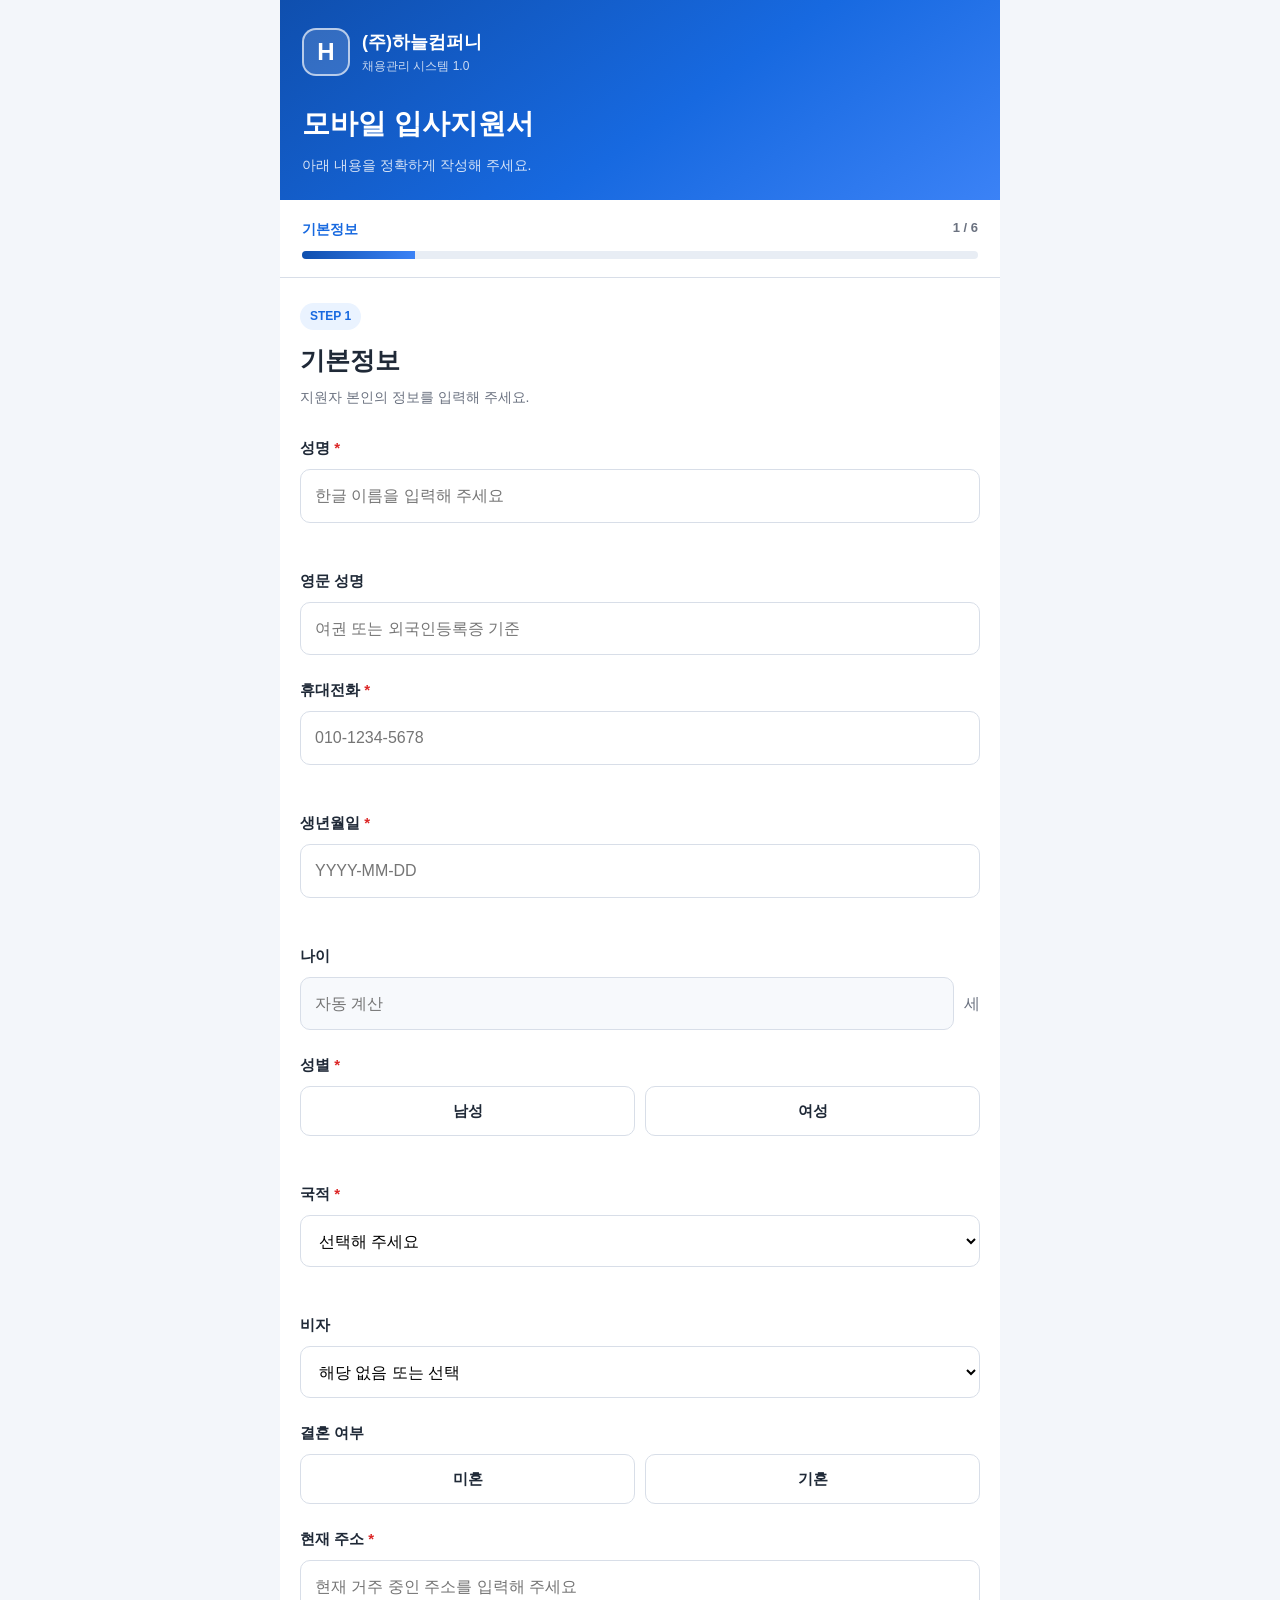
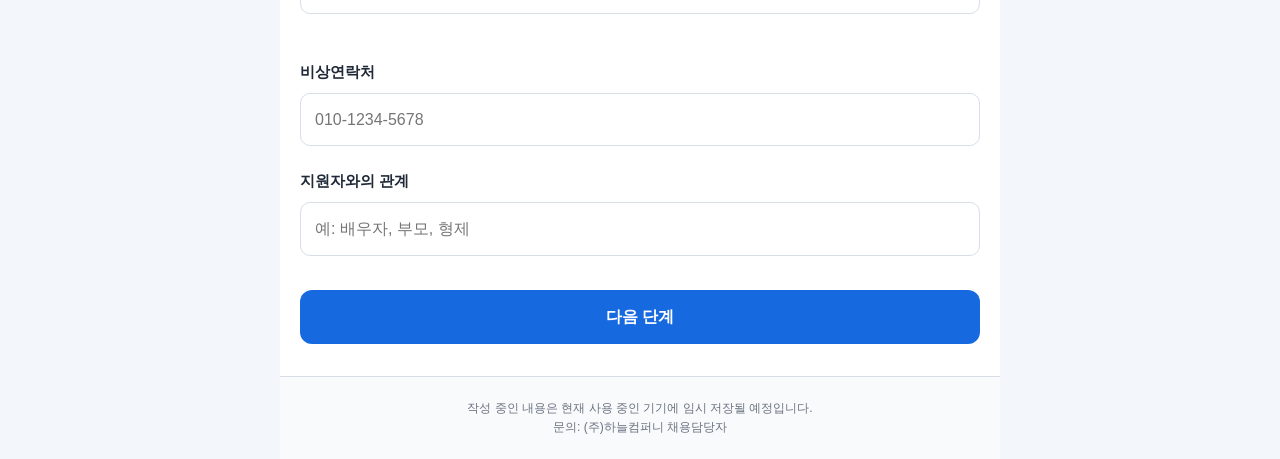
==== commit 0dbf5d75: "Add files via upload" ====
--- a/index.html
+++ b/index.html
@@ -1,144 +1,580 @@
-<!doctype html>
+<!DOCTYPE html>
+<!-- RecruitSystem-Pro V1.0.13: Google Sheets 제출 연동 준비 -->
+<!-- RecruitSystem-Pro V1.0.6 FIX -->
 <html lang="ko">
 <head>
-  <meta charset="utf-8">
-  <meta name="viewport" content="width=device-width, initial-scale=1, viewport-fit=cover">
-  <meta name="theme-color" content="#0a64c0">
-  <title>(주)하늘컴퍼니 모바일 채용지원</title>
-  <link rel="stylesheet" href="style.css">
+  <meta charset="UTF-8">
+  <meta name="viewport" content="width=device-width, initial-scale=1.0, maximum-scale=1.0">
+  <meta name="description" content="(주)하늘컴퍼니 모바일 입사지원서">
+  <title>입사지원서 | (주)하늘컴퍼니</title>
+  <link rel="stylesheet" href="./css/style.css?v=1.0.13">
 </head>
 <body>
-  <main class="app-shell">
-    <section id="landing" class="screen active landing">
-      <img src="assets/logo.png" alt="(주)하늘컴퍼니 로고" class="main-logo">
-      <p class="eyebrow">MOBILE RECRUIT</p>
-      <h1>모바일 채용지원</h1>
-      <p class="lead">약 3분이면 작성할 수 있습니다.</p>
-
-      <div class="benefits">
-        <div><span>✍️</span><b>간편 작성</b><small>휴대폰으로 빠르게</small></div>
-        <div><span>🔒</span><b>안심 지원</b><small>채용 목적으로만 사용</small></div>
-        <div><span>⚡</span><b>빠른 접수</b><small>제출 즉시 접수 완료</small></div>
+  <div class="app-container">
+    <header class="app-header">
+      <div class="company-brand">
+        <div class="company-symbol">H</div>
+        <div class="company-name">
+          <strong>(주)하늘컴퍼니</strong>
+          <span>채용관리 시스템 1.0</span>
+        </div>
       </div>
-
-      <button type="button" class="primary large" id="startButton">
-        지원서 작성 시작하기 <span>→</span>
-      </button>
-
-      <div class="step-preview">
-        <div class="preview-item active"><b>1</b><span>기본정보</span></div>
-        <div class="preview-line"></div>
-        <div class="preview-item"><b>2</b><span>지원정보</span></div>
-        <div class="preview-line"></div>
-        <div class="preview-item"><b>3</b><span>경력사항</span></div>
-        <div class="preview-line"></div>
-        <div class="preview-item"><b>4</b><span>제출완료</span></div>
+      <h1>모바일 입사지원서</h1>
+      <p class="header-description">아래 내용을 정확하게 작성해 주세요.</p>
+    </header>
+
+    <section class="progress-section">
+      <div class="progress-info">
+        <span id="currentStepText">기본정보</span>
+        <strong><span id="currentStepNumber">1</span> / <span id="totalStepNumber">6</span></strong>
       </div>
-
-      <p class="privacy-note">🔒 입력하신 정보는 채용 목적 외에는 사용되지 않습니다.</p>
+      <div class="progress-bar">
+        <div id="progressBarFill" class="progress-bar-fill" style="width:16.66%"></div>
+      </div>
     </section>
 
-    <section id="formScreen" class="screen">
-      <header class="form-header">
-        <img src="assets/logo.png" alt="(주)하늘컴퍼니 로고" class="header-logo">
-        <button type="button" class="text-button" id="backToHome">처음으로</button>
-      </header>
-
-      <div class="progress-wrap">
-        <div class="progress-top">
-          <strong id="stepTitle">1. 기본정보</strong>
-          <span id="stepCounter">1 / 4</span>
-        </div>
-        <div class="progress-track"><div id="progressBar" class="progress-bar"></div></div>
-      </div>
-
+    <main class="form-container">
       <form id="applicationForm" novalidate>
+
         <section class="form-step active" data-step="1">
-          <h2>기본정보</h2>
-          <p class="section-help">지원자 본인의 정보를 정확히 입력해 주세요.</p>
-
-          <label class="field">
-            <span>이름 <em>*</em></span>
-            <input name="name" type="text" maxlength="30" autocomplete="name" required placeholder="이름을 입력해 주세요">
-          </label>
-
-          <label class="field">
-            <span>연락처 <em>*</em></span>
-            <input name="phone" type="tel" inputmode="numeric" maxlength="13" autocomplete="tel" required placeholder="010-1234-5678">
-          </label>
-
-          <label class="field">
-            <span>생년월일 <em>*</em></span>
-            <input name="birthDate" type="date" required>
-          </label>
-
-          <label class="field">
-            <span>주소 <em>*</em></span>
-            <input name="address" type="text" maxlength="120" autocomplete="street-address" required placeholder="현재 거주지를 입력해 주세요">
-          </label>
+          <div class="section-heading">
+            <span class="step-badge">STEP 1</span>
+            <h2>기본정보</h2>
+            <p>지원자 본인의 정보를 입력해 주세요.</p>
+          </div>
+
+          <div class="form-group">
+            <label for="koreanName">성명 <span class="required-mark">*</span></label>
+            <input type="text" id="koreanName" placeholder="한글 이름을 입력해 주세요" required>
+            <p class="field-error" id="koreanNameError"></p>
+          </div>
+
+          <div class="form-group">
+            <label for="englishName">영문 성명</label>
+            <input type="text" id="englishName" placeholder="여권 또는 외국인등록증 기준">
+          </div>
+
+          <div class="form-group">
+            <label for="phone">휴대전화 <span class="required-mark">*</span></label>
+            <input type="tel" id="phone" placeholder="010-1234-5678" maxlength="13" required>
+            <p class="field-error" id="phoneError"></p>
+          </div>
+
+          <div class="form-group">
+            <label for="birthDate">생년월일 <span class="required-mark">*</span></label>
+            <input type="text" id="birthDate" inputmode="numeric" maxlength="10" placeholder="YYYY-MM-DD" autocomplete="bday" required>
+            <p class="field-error" id="birthDateError"></p>
+          </div>
+
+          <div class="form-group">
+            <label for="age">나이</label>
+            <div class="input-with-unit">
+              <input type="number" id="age" placeholder="자동 계산" readonly>
+              <span>세</span>
+            </div>
+          </div>
+
+          <fieldset class="form-group">
+            <legend>성별 <span class="required-mark">*</span></legend>
+            <div class="choice-grid two-columns">
+              <label class="choice-card"><input type="radio" name="gender" value="남성"><span>남성</span></label>
+              <label class="choice-card"><input type="radio" name="gender" value="여성"><span>여성</span></label>
+            </div>
+            <p class="field-error" id="genderError"></p>
+          </fieldset>
+
+          <div class="form-group">
+            <label for="nationality">국적 <span class="required-mark">*</span></label>
+            <select id="nationality" required>
+              <option value="">선택해 주세요</option>
+              <option>대한민국</option><option>베트남</option><option>중국</option>
+              <option>태국</option><option>필리핀</option><option>네팔</option>
+              <option>캄보디아</option><option>인도네시아</option><option>우즈베키스탄</option>
+              <option>기타</option>
+            </select>
+            <p class="field-error" id="nationalityError"></p>
+          </div>
+
+          <div class="form-group hidden" id="otherNationalityGroup">
+            <label for="otherNationality">국적 직접 입력</label>
+            <input type="text" id="otherNationality" placeholder="국가명을 입력해 주세요">
+          </div>
+
+          <div class="form-group" id="visaGroup">
+            <label for="visa">비자</label>
+            <select id="visa">
+              <option value="">해당 없음 또는 선택</option>
+              <option>F-2</option><option>F-4</option><option>F-5</option>
+              <option>F-6</option><option>E-9</option><option>H-2</option><option>기타</option>
+            </select>
+          </div>
+
+          <fieldset class="form-group">
+            <legend>결혼 여부</legend>
+            <div class="choice-grid two-columns">
+              <label class="choice-card"><input type="radio" name="maritalStatus" value="미혼"><span>미혼</span></label>
+              <label class="choice-card"><input type="radio" name="maritalStatus" value="기혼"><span>기혼</span></label>
+            </div>
+          </fieldset>
+
+          <div class="form-group">
+            <label for="address">현재 주소 <span class="required-mark">*</span></label>
+            <input type="text" id="address" placeholder="현재 거주 중인 주소를 입력해 주세요" required>
+            <p class="field-error" id="addressError"></p>
+          </div>
+
+          <div class="form-group">
+            <label for="emergencyPhone">비상연락처</label>
+            <input type="tel" id="emergencyPhone" placeholder="010-1234-5678" maxlength="13">
+          </div>
+
+          <div class="form-group">
+            <label for="emergencyRelation">지원자와의 관계</label>
+            <input type="text" id="emergencyRelation" placeholder="예: 배우자, 부모, 형제">
+          </div>
+
+          <div class="form-navigation">
+            <button type="button" class="button button-primary" id="step1NextButton">다음 단계</button>
+          </div>
         </section>
 
         <section class="form-step" data-step="2">
-          <h2>지원정보</h2>
-          <p class="section-help">희망하는 지원 분야와 근무지를 입력해 주세요.</p>
-
-          <label class="field">
-            <span>지원분야 <em>*</em></span>
-            <input name="position" type="text" maxlength="50" required placeholder="예: 생산 / 조립 / 검사">
-          </label>
-
-          <label class="field">
-            <span>희망근무지 <em>*</em></span>
-            <input name="workLocation" type="text" maxlength="80" required placeholder="예: 천안 / 화성 / 전주">
-          </label>
+          <div class="section-heading">
+            <span class="step-badge">STEP 2</span>
+            <h2>학력 및 경력사항</h2>
+            <p>최종학력과 최근 경력사항을 입력해 주세요.</p>
+          </div>
+
+          <div class="sub-section">
+            <div class="sub-section-title"><h3>학력사항</h3><span>최종학력 기준</span></div>
+            <div class="form-row two-columns">
+              <div class="form-group">
+                <label for="graduationYear">졸업년도</label>
+                <input type="number" id="graduationYear" placeholder="예: 2005">
+              </div>
+              <div class="form-group">
+                <label for="schoolName">학교명</label>
+                <input type="text" id="schoolName" placeholder="학교명을 입력해 주세요">
+              </div>
+            </div>
+          </div>
+
+          <div class="sub-section">
+            <div class="sub-section-title"><h3>경력사항</h3><span>최근 경력부터 최대 3개</span></div>
+            <p class="section-notice">경력이 없는 경우 비워두셔도 됩니다.</p>
+            <div id="careerContainer"></div>
+          </div>
+
+          <div class="form-navigation">
+            <button type="button" class="button button-secondary" id="step2PrevButton">이전</button>
+            <button type="button" class="button button-primary" id="step2NextButton">다음 단계</button>
+          </div>
         </section>
 
         <section class="form-step" data-step="3">
-          <h2>경력사항</h2>
-          <p class="section-help">해당되는 내용을 자유롭게 작성해 주세요.</p>
-
-          <label class="field">
-            <span>최종학력</span>
-            <textarea name="education" rows="4" maxlength="500" placeholder="예: ○○고등학교 졸업"></textarea>
-          </label>
-
-          <label class="field">
-            <span>경력사항</span>
-            <textarea name="career" rows="6" maxlength="1500" placeholder="회사명, 근무기간, 담당업무를 작성해 주세요. 경력이 없으면 '신입'이라고 적어 주세요."></textarea>
-          </label>
-
-          <label class="field">
-            <span>자기소개 및 특이사항</span>
-            <textarea name="introduction" rows="6" maxlength="2000" placeholder="지원동기, 장점, 출근 가능일 등을 작성해 주세요."></textarea>
-          </label>
+          <div class="section-heading">
+            <span class="step-badge">STEP 3</span>
+            <h2>근무조건</h2>
+            <p>가능한 근무조건과 출퇴근 정보를 선택해 주세요.</p>
+          </div>
+
+          <fieldset class="form-group">
+            <legend>가능 근무형태</legend>
+            <p class="field-hint">복수 선택할 수 있습니다.</p>
+            <div class="choice-grid three-columns">
+              <label class="choice-card">
+                <input type="checkbox" name="workShift" value="주간">
+                <span>주간</span>
+              </label>
+              <label class="choice-card">
+                <input type="checkbox" name="workShift" value="야간">
+                <span>야간</span>
+              </label>
+              <label class="choice-card">
+                <input type="checkbox" name="workShift" value="교대">
+                <span>교대</span>
+              </label>
+            </div>
+          </fieldset>
+
+          <div class="form-row two-columns">
+            <fieldset class="form-group">
+              <legend>잔업 가능</legend>
+              <div class="choice-grid two-columns">
+                <label class="choice-card">
+                  <input type="radio" name="overtimeAvailable" value="가능">
+                  <span>가능</span>
+                </label>
+                <label class="choice-card">
+                  <input type="radio" name="overtimeAvailable" value="불가능">
+                  <span>불가능</span>
+                </label>
+              </div>
+            </fieldset>
+
+            <fieldset class="form-group">
+              <legend>특근 가능</legend>
+              <div class="choice-grid two-columns">
+                <label class="choice-card">
+                  <input type="radio" name="holidayWorkAvailable" value="가능">
+                  <span>가능</span>
+                </label>
+                <label class="choice-card">
+                  <input type="radio" name="holidayWorkAvailable" value="불가능">
+                  <span>불가능</span>
+                </label>
+              </div>
+            </fieldset>
+          </div>
+
+          <fieldset class="form-group">
+            <legend>출퇴근 방법</legend>
+            <div class="choice-grid two-columns">
+              <label class="choice-card">
+                <input type="radio" name="commuteType" value="자차">
+                <span>자차</span>
+              </label>
+              <label class="choice-card">
+                <input type="radio" name="commuteType" value="대중교통">
+                <span>대중교통</span>
+              </label>
+              <label class="choice-card">
+                <input type="radio" name="commuteType" value="통근버스">
+                <span>통근버스</span>
+              </label>
+              <label class="choice-card">
+                <input type="radio" name="commuteType" value="도보">
+                <span>도보</span>
+              </label>
+              <label class="choice-card">
+                <input type="radio" name="commuteType" value="기타">
+                <span>기타</span>
+              </label>
+            </div>
+          </fieldset>
+
+          <div class="form-group hidden" id="otherCommuteGroup">
+            <label for="otherCommute">기타 출퇴근 방법</label>
+            <input type="text" id="otherCommute" name="otherCommute"
+                   placeholder="출퇴근 방법을 입력해 주세요" maxlength="30">
+          </div>
+
+          <div class="form-group hidden" id="shuttleBoardingGroup">
+            <label for="shuttleBoardingPlace">
+              통근버스 탑승 희망 장소
+              <span class="required-mark">*</span>
+            </label>
+            <input type="text" id="shuttleBoardingPlace" name="shuttleBoardingPlace"
+                   placeholder="예: 향남 홈플러스 앞, 병점역 1번 출구"
+                   maxlength="80">
+            <p class="field-hint">통근버스를 선택한 경우 탑승 희망 장소를 입력해 주세요.</p>
+            <p class="field-error" id="shuttleBoardingPlaceError"></p>
+          </div>
+
+          <fieldset class="form-group">
+            <legend>희망 급여</legend>
+            <div class="choice-grid three-columns">
+              <label class="choice-card">
+                <input type="radio" name="salaryType" value="회사 내규">
+                <span>회사 내규</span>
+              </label>
+              <label class="choice-card">
+                <input type="radio" name="salaryType" value="협의 가능">
+                <span>협의 가능</span>
+              </label>
+              <label class="choice-card">
+                <input type="radio" name="salaryType" value="직접 입력">
+                <span>직접 입력</span>
+              </label>
+            </div>
+          </fieldset>
+
+          <div class="form-group hidden" id="desiredSalaryGroup">
+            <label for="desiredSalary">희망 급여 직접 입력</label>
+            <div class="input-with-unit">
+              <input type="number" id="desiredSalary" name="desiredSalary"
+                     placeholder="예: 3000000" inputmode="numeric" min="0">
+              <span>원</span>
+            </div>
+          </div>
+
+          <div class="form-group">
+            <label for="availableStartDate">출근 가능일</label>
+            <input type="text" id="availableStartDate" name="availableStartDate" inputmode="numeric" maxlength="10" placeholder="YYYY-MM-DD">
+          </div>
+
+          <div class="form-group">
+            <label for="workConditionNote">추가 요청사항</label>
+            <textarea id="workConditionNote" name="workConditionNote"
+                      rows="4" placeholder="근무조건과 관련하여 전달할 내용이 있으면 입력해 주세요."
+                      maxlength="300"></textarea>
+          </div>
+
+          <div class="save-status" id="saveStatus" aria-live="polite">
+            입력 내용이 자동으로 임시 저장됩니다.
+          </div>
+
+          <div class="form-navigation">
+            <button type="button" class="button button-secondary" id="step3PrevButton">이전</button>
+            <button type="button" class="button button-primary" id="step3NextButton">다음 단계</button>
+          </div>
         </section>
-
         <section class="form-step" data-step="4">
-          <h2>확인 및 제출</h2>
-          <p class="section-help">아래 내용을 확인한 뒤 제출해 주세요.</p>
-
-          <div id="reviewBox" class="review-box"></div>
-
-          <label class="consent">
-            <input name="privacyAgreement" type="checkbox" required>
-            <span><a href="privacy.html" target="_blank" rel="noopener">개인정보 수집·이용 안내</a>를 확인했으며 이에 동의합니다. <em>*</em></span>
-          </label>
-
-          <div id="message" class="message" role="status" aria-live="polite"></div>
+          <div class="section-heading">
+            <span class="step-badge">STEP 4</span>
+            <h2>건강 및 추가정보</h2>
+            <p>근무 배치를 위해 필요한 내용을 입력해 주세요.</p>
+          </div>
+
+          <fieldset class="form-group">
+            <legend>건강상태 <span class="required-mark">*</span></legend>
+            <div class="choice-grid mobile-stack">
+              <label class="choice-card">
+                <input type="radio" name="healthStatus" value="양호">
+                <span>양호</span>
+              </label>
+              <label class="choice-card">
+                <input type="radio" name="healthStatus" value="비양호">
+                <span>비양호</span>
+              </label>
+            </div>
+            <p class="field-error" id="healthStatusError"></p>
+          </fieldset>
+
+          <div class="form-group">
+            <label for="medicalHistory">기존 병력</label>
+            <textarea id="medicalHistory" name="medicalHistory" rows="4"
+                      placeholder="치료 또는 수술 이력 등이 있으면 입력해 주세요."
+                      maxlength="300"></textarea>
+          </div>
+
+          <div class="form-group">
+            <label>시력 <span class="field-label-note">(선택)</span></label>
+            <div class="vision-grid">
+              <div>
+                <label class="mini-label" for="leftVision">좌안</label>
+                <input type="text" id="leftVision" name="leftVision"
+                       placeholder="예: 1.0" inputmode="decimal" maxlength="5">
+              </div>
+              <div>
+                <label class="mini-label" for="rightVision">우안</label>
+                <input type="text" id="rightVision" name="rightVision"
+                       placeholder="예: 1.0" inputmode="decimal" maxlength="5">
+              </div>
+            </div>
+          </div>
+
+          <fieldset class="form-group">
+            <legend>안경·렌즈 착용 여부</legend>
+            <div class="choice-grid mobile-stack">
+              <label class="choice-card">
+                <input type="radio" name="visionCorrection" value="예">
+                <span>예</span>
+              </label>
+              <label class="choice-card">
+                <input type="radio" name="visionCorrection" value="아니오">
+                <span>아니오</span>
+              </label>
+            </div>
+          </fieldset>
+
+          <fieldset class="form-group">
+            <legend>흡연 여부</legend>
+            <div class="choice-grid mobile-stack">
+              <label class="choice-card">
+                <input type="radio" name="smokingStatus" value="흡연">
+                <span>흡연</span>
+              </label>
+              <label class="choice-card">
+                <input type="radio" name="smokingStatus" value="비흡연">
+                <span>비흡연</span>
+              </label>
+            </div>
+          </fieldset>
+
+          <div class="form-group">
+            <label for="specialNotes">특이사항</label>
+            <textarea id="specialNotes" name="specialNotes" rows="4"
+                      placeholder="알레르기, 지병, 특이체질 등 전달할 내용이 있으면 입력해 주세요."
+                      maxlength="300"></textarea>
+          </div>
+
+          <fieldset class="form-group insurance-panel">
+            <legend>
+              희망 고용 방식
+              <span class="required-mark">*</span>
+            </legend>
+            <p class="insurance-guide">
+              아래 내용을 확인한 후 현재 희망하시는 방식 한 가지를 선택해 주세요.
+            </p>
+
+            <div class="choice-grid insurance-options">
+              <label class="choice-card insurance-choice">
+                <input type="radio" name="insurancePreference"
+                       value="입사 시 4대보험 가입 희망">
+                <span>
+                  <strong>1. 입사 시 4대보험 가입</strong>
+                  <small>입사일부터 국민연금·건강보험·고용보험·산재보험 적용을 희망합니다.</small>
+                </span>
+              </label>
+
+              <label class="choice-card insurance-choice">
+                <input type="radio" name="insurancePreference"
+                       value="입사 후 3개월간 3.3% 사업소득 신고 후 4대보험 가입 희망">
+                <span>
+                  <strong>2. 3개월간 3.3% 신고 후 4대보험 가입</strong>
+                  <small>입사 후 초기 3개월은 3.3% 사업소득 신고 방식으로 진행한 뒤 4대보험 가입을 희망합니다.</small>
+                </span>
+              </label>
+
+              <label class="choice-card insurance-choice">
+                <input type="radio" name="insurancePreference"
+                       value="3.3% 사업소득 신고 희망">
+                <span>
+                  <strong>3. 3.3% 사업소득 신고</strong>
+                  <small>보수 지급 시 3.3% 원천징수되는 사업소득 신고 방식을 희망합니다.</small>
+                </span>
+              </label>
+            </div>
+            <p class="field-error" id="insurancePreferenceError"></p>
+          </fieldset>
+
+          <div class="information-box insurance-information">
+            <strong>꼭 확인해 주세요</strong>
+            <p>선택하신 항목은 지원자의 현재 희망사항을 확인하기 위한 내용입니다.</p>
+            <p>실제 고용 형태와 4대보험 적용 여부는 업무 방식, 근무 조건 및 입사 협의 결과에 따라 최종 결정됩니다.</p>
+            <p>입사 전 담당자가 세부 내용을 다시 안내해 드립니다.</p>
+          </div>
+
+          <div class="save-status" id="saveStatusStep4" aria-live="polite">
+            입력 내용이 자동으로 임시 저장됩니다.
+          </div>
+
+          <div class="form-navigation mobile-navigation">
+            <button type="button" class="button button-secondary" id="step4PrevButton">이전</button>
+            <button type="button" class="button button-primary" id="step4NextButton">다음 단계</button>
+          </div>
         </section>
-
-        <div class="nav-buttons">
-          <button type="button" class="secondary" id="prevButton">이전</button>
-          <button type="button" class="primary" id="nextButton">다음</button>
-          <button type="submit" class="primary" id="submitButton">지원서 제출하기</button>
-        </div>
+        <section class="form-step" data-step="5">
+          <div class="section-heading">
+            <span class="step-badge">STEP 5</span>
+            <h2>개인정보 동의 및 전자서명</h2>
+            <p>지원 내용을 확인하고 개인정보 수집·이용에 동의한 뒤 서명해 주세요.</p>
+          </div>
+
+          <section class="consent-panel" aria-labelledby="privacyConsentTitle">
+            <div class="consent-heading-row">
+              <div>
+                <h3 id="privacyConsentTitle">개인정보 수집·이용 동의</h3>
+                <p>채용 지원 접수를 위해 반드시 필요한 항목입니다.</p>
+              </div>
+              <span class="required-chip">필수</span>
+            </div>
+
+            <button type="button" class="consent-detail-button" id="consentDetailButton"
+                    aria-expanded="false" aria-controls="consentDetails">
+              동의 내용 자세히 보기
+            </button>
+
+            <div class="consent-details hidden" id="consentDetails">
+              <dl>
+                <div><dt>수집 목적</dt><dd>입사지원 접수, 지원자 확인, 채용 심사 및 연락</dd></div>
+                <div><dt>수집 항목</dt><dd>지원서에 입력한 기본정보, 학력·경력, 근무조건, 건강 및 추가정보, 전자서명</dd></div>
+                <div><dt>보유 기간</dt><dd>채용 절차 종료 후 회사의 내부 규정 및 관련 법령에 따른 기간까지 보관</dd></div>
+                <div><dt>동의 거부</dt><dd>동의를 거부할 수 있으나 입사지원 접수가 제한될 수 있습니다.</dd></div>
+              </dl>
+              <p class="consent-note">민감한 건강정보는 채용 및 배치 검토 목적에 필요한 범위에서만 확인됩니다.</p>
+            </div>
+
+            <label class="agreement-check">
+              <input type="checkbox" id="privacyConsent" name="privacyConsent" value="동의">
+              <span>개인정보 수집 및 이용에 동의합니다.</span>
+            </label>
+            <p class="field-error" id="privacyConsentError"></p>
+          </section>
+
+          <section class="applicant-confirmation" aria-labelledby="applicantConfirmTitle">
+            <h3 id="applicantConfirmTitle">지원자 확인</h3>
+            <div class="confirmation-grid">
+              <div><span>지원자</span><strong id="confirmApplicantName">-</strong></div>
+              <div><span>연락처</span><strong id="confirmApplicantPhone">-</strong></div>
+              <div><span>작성일</span><strong id="confirmApplicationDate">-</strong></div>
+            </div>
+          </section>
+
+          <section class="signature-section" aria-labelledby="signatureTitle">
+            <div class="signature-heading-row">
+              <div>
+                <h3 id="signatureTitle">전자서명 <span class="required-mark">*</span></h3>
+                <p>모바일은 손가락으로, PC는 마우스로 서명해 주세요.</p>
+              </div>
+              <button type="button" class="signature-clear-button" id="clearSignatureButton">다시 쓰기</button>
+            </div>
+
+            <div class="signature-pad-wrap" id="signaturePadWrap">
+              <canvas id="signatureCanvas" aria-label="전자서명 입력 영역"></canvas>
+              <span class="signature-placeholder" id="signaturePlaceholder">이곳에 서명해 주세요</span>
+            </div>
+            <input type="hidden" id="signatureData" name="signatureData">
+            <p class="field-error" id="signatureError"></p>
+          </section>
+
+          <div class="information-box signature-information">
+            <strong>서명 전 확인</strong>
+            <p>입력한 내용이 사실과 다름없음을 확인하며, 본인이 직접 작성하고 서명합니다.</p>
+          </div>
+
+          <div class="save-status" id="saveStatusStep5" aria-live="polite">
+            동의 및 서명 내용도 자동으로 임시 저장됩니다.
+          </div>
+
+          <div class="form-navigation mobile-navigation">
+            <button type="button" class="button button-secondary" id="step5PrevButton">이전</button>
+            <button type="button" class="button button-primary" id="step5NextButton">최종 확인</button>
+          </div>
+        </section>
+        <section class="form-step" data-step="6">
+          <div class="section-heading">
+            <span class="step-badge">STEP 6</span>
+            <h2>최종 확인</h2>
+            <p>작성한 내용을 확인한 후 최종 제출해 주세요.</p>
+          </div>
+
+          <div class="preview-notice">
+            <strong>제출 전 확인해 주세요</strong>
+            <p>잘못 입력한 내용이 있으면 아래의 ‘수정하기’ 버튼을 눌러 수정할 수 있습니다.</p>
+          </div>
+
+          <div id="finalPreview" class="final-preview" aria-live="polite"></div>
+
+          <section class="preview-signature-card">
+            <div class="preview-card-heading">
+              <h3>전자서명</h3>
+              <span id="previewConsentStatus" class="preview-status-chip">동의 완료</span>
+            </div>
+            <div class="preview-signature-box">
+              <img id="previewSignatureImage" alt="지원자 전자서명">
+            </div>
+            <p id="previewSignedAt" class="preview-signed-at"></p>
+          </section>
+
+          <p class="field-error" id="finalSubmitError"></p>
+
+          <div class="form-navigation mobile-navigation final-navigation">
+            <button type="button" class="button button-secondary" id="step6EditButton">수정하기</button>
+            <button type="button" class="button button-primary" id="finalSubmitButton">최종 제출</button>
+          </div>
+        </section>
       </form>
-    </section>
-  </main>
-
-  <script>
-    window.RECRUIT_ENDPOINT = "https://script.google.com/macros/s/AKfycbzhnszeo2PzyLazOq6wC_6-pBbkjXHqDs6g4f48rgEMrIj62uV8iWGlnhO26l-KZr1l/exec";
-  </script>
-  <script src="script.js"></script>
+    </main>
+
+    <footer class="app-footer">
+      <p>작성 중인 내용은 현재 사용 중인 기기에 임시 저장될 예정입니다.</p>
+      <p>문의: (주)하늘컴퍼니 채용담당자</p>
+    </footer>
+  </div>
+
+  <script src="./js/config.js?v=1.0.13"></script>
+  <script src="./js/script.js?v=1.0.13"></script>
 </body>
 </html>
--- a/css/style.css
+++ b/css/style.css
@@ -0,0 +1,533 @@
+*{box-sizing:border-box;margin:0;padding:0}
+:root{--primary:#1769e0;--primary-dark:#0f4fae;--primary-light:#eaf3ff;--background:#f3f6fa;--surface:#fff;--text:#1f2937;--text-light:#6b7280;--border:#d8dee8;--error:#dc2626;--radius-large:20px;--radius-medium:14px;--radius-small:10px;--shadow:0 8px 30px rgba(15,23,42,.08)}
+body{min-height:100vh;background:var(--background);color:var(--text);font-family:"Malgun Gothic",Arial,sans-serif;line-height:1.6}
+button,input,select,textarea{font:inherit}button{cursor:pointer}
+.app-container{width:100%;max-width:720px;min-height:100vh;margin:0 auto;background:var(--surface)}
+.app-header{padding:28px 22px 24px;background:linear-gradient(145deg,#0f4fae 0%,#1769e0 55%,#3b82f6 100%);color:#fff}
+.company-brand{display:flex;align-items:center;gap:12px;margin-bottom:26px}.company-symbol{display:flex;align-items:center;justify-content:center;width:48px;height:48px;border:2px solid rgba(255,255,255,.65);border-radius:14px;background:rgba(255,255,255,.15);font-size:24px;font-weight:800}.company-name{display:flex;flex-direction:column}.company-name strong{font-size:18px}.company-name span{font-size:12px;color:rgba(255,255,255,.78)}.app-header h1{font-size:28px}.header-description{margin-top:7px;color:rgba(255,255,255,.82);font-size:14px}
+.progress-section{padding:18px 22px;border-bottom:1px solid var(--border)}.progress-info{display:flex;justify-content:space-between;margin-bottom:10px;font-size:14px}.progress-info>span{color:var(--primary);font-weight:700}.progress-info strong{color:var(--text-light);font-size:13px}.progress-bar{height:8px;border-radius:999px;background:#e8edf4;overflow:hidden}.progress-bar-fill{height:100%;background:linear-gradient(90deg,var(--primary-dark),#3b82f6);transition:width .3s}
+.form-container{padding:24px 20px 32px}.form-step{display:none}.form-step.active{display:block}.section-heading{margin-bottom:28px}.step-badge{display:inline-flex;padding:4px 10px;border-radius:999px;background:var(--primary-light);color:var(--primary);font-size:12px;font-weight:800}.section-heading h2{margin-top:10px;font-size:25px}.section-heading p{margin-top:6px;color:var(--text-light);font-size:14px}
+.form-group{margin-bottom:23px;border:0}.form-group label,.form-group legend{display:block;margin-bottom:9px;font-size:15px;font-weight:700}.required-mark{color:var(--error)}
+input[type=text],input[type=tel],input[type=date],input[type=number],select,textarea{width:100%;min-height:52px;padding:13px 14px;border:1px solid var(--border);border-radius:var(--radius-small);outline:none;background:#fff;font-size:16px}
+input:focus,select:focus,textarea:focus{border-color:var(--primary);box-shadow:0 0 0 3px rgba(23,105,224,.12)}input[readonly]{background:#f7f9fc;color:var(--text-light)}
+.field-error{min-height:18px;margin-top:5px;color:var(--error);font-size:12px}.input-with-unit{display:flex;align-items:center;gap:10px}.input-with-unit input{flex:1}.input-with-unit span{color:var(--text-light)}
+.choice-grid{display:grid;gap:10px}.two-columns{grid-template-columns:repeat(2,minmax(0,1fr))}.three-columns{grid-template-columns:repeat(3,minmax(0,1fr))}
+.choice-card{position:relative;margin:0!important}.choice-card input{position:absolute;width:1px;height:1px;opacity:0}.choice-card span{display:flex;align-items:center;justify-content:center;min-height:50px;padding:10px;border:1px solid var(--border);border-radius:var(--radius-small);font-weight:600;text-align:center}.choice-card input:checked+span{border-color:var(--primary);background:var(--primary-light);color:var(--primary)}
+.hidden{display:none!important}.form-navigation{display:flex;gap:10px;margin-top:34px}.button{min-height:54px;padding:13px 20px;border:0;border-radius:12px;font-size:16px;font-weight:800}.button-primary{width:100%;background:var(--primary);color:#fff}.button-secondary{flex:0 0 34%;border:1px solid var(--border);background:#fff}.form-navigation .button-primary{flex:1}
+.sub-section{margin-bottom:34px}.sub-section-title{display:flex;justify-content:space-between;align-items:center;margin-bottom:16px}.sub-section-title h3{font-size:19px}.sub-section-title span,.section-notice,.career-card-header span{color:var(--text-light);font-size:12px}.section-notice{margin:-6px 0 16px}.form-row{display:grid;gap:14px}.form-row.two-columns{grid-template-columns:repeat(2,minmax(0,1fr))}
+.career-card{margin-bottom:18px;padding:20px 18px 2px;border:1px solid var(--border);border-radius:var(--radius-medium);background:#fbfcfe}.career-card-header{display:flex;justify-content:space-between;margin-bottom:20px}.career-card-header strong{color:var(--primary)}
+.app-footer{padding:22px;border-top:1px solid var(--border);background:#f8fafc;text-align:center}.app-footer p{color:var(--text-light);font-size:12px}
+@media(max-width:520px){.form-row.two-columns,.three-columns{grid-template-columns:1fr}}
+
+
+/* V1.0.4 - STEP 3 및 자동 임시저장 */
+textarea {
+  resize: vertical;
+}
+
+.field-hint {
+  margin: -3px 0 10px;
+  color: var(--text-light);
+  font-size: 12px;
+}
+
+.save-status {
+  margin-top: 8px;
+  padding: 12px 14px;
+  border: 1px solid #cfe0f8;
+  border-radius: 10px;
+  background: #f4f8fe;
+  color: #42628a;
+  font-size: 13px;
+  text-align: center;
+}
+
+.save-status.saved {
+  border-color: #b9e6ca;
+  background: #f0fbf4;
+  color: #247246;
+}
+
+.choice-card input[type="checkbox"]:checked + span {
+  border-color: var(--primary);
+  background: var(--primary-light);
+  color: var(--primary);
+}
+
+@media (max-width: 520px) {
+  .form-row.two-columns > fieldset.form-group {
+    margin-bottom: 10px;
+  }
+}
+
+
+/* V1.0.5 - 모바일 세로형 UI 및 STEP 4 */
+.field-label-note {
+  color: var(--text-light);
+  font-size: 12px;
+  font-weight: 500;
+}
+
+.mobile-stack {
+  grid-template-columns: 1fr !important;
+}
+
+.vision-grid {
+  display: grid;
+  grid-template-columns: 1fr;
+  gap: 14px;
+}
+
+.mini-label {
+  margin-bottom: 7px !important;
+  color: var(--text-light) !important;
+  font-size: 13px !important;
+  font-weight: 600 !important;
+}
+
+.insurance-panel {
+  padding: 18px 16px 8px;
+  border: 1px solid #f0d69a;
+  border-radius: 14px;
+  background: #fffaf0;
+}
+
+.insurance-panel legend {
+  padding: 0 4px;
+}
+
+.insurance-guide {
+  margin: 2px 0 14px;
+  color: #7c5b20;
+  font-size: 13px;
+  line-height: 1.7;
+}
+
+.insurance-options {
+  grid-template-columns: 1fr !important;
+}
+
+.insurance-choice span {
+  justify-content: flex-start;
+  min-height: 58px;
+  padding: 14px 16px;
+  text-align: left;
+}
+
+.information-box {
+  margin-top: 18px;
+  padding: 15px 16px;
+  border: 1px solid #bdd5ff;
+  border-radius: 12px;
+  background: #f1f6ff;
+}
+
+.information-box strong {
+  display: block;
+  margin-bottom: 6px;
+  color: var(--primary);
+  font-size: 15px;
+}
+
+.information-box p {
+  color: #4c6485;
+  font-size: 13px;
+}
+
+.mobile-navigation {
+  flex-direction: column;
+}
+
+.mobile-navigation .button,
+.mobile-navigation .button-secondary,
+.mobile-navigation .button-primary {
+  width: 100%;
+  flex: none;
+}
+
+.mobile-navigation .button {
+  min-height: 58px;
+}
+
+@media screen and (max-width: 720px) {
+  .form-container {
+    padding-right: 16px;
+    padding-left: 16px;
+  }
+
+  .choice-grid.two-columns,
+  .choice-grid.three-columns,
+  .form-row.two-columns {
+    grid-template-columns: 1fr;
+  }
+
+  .choice-card span {
+    min-height: 56px;
+    padding: 13px 14px;
+  }
+
+  .career-card {
+    padding: 18px 14px 2px;
+  }
+
+  .form-navigation {
+    flex-direction: column;
+  }
+
+  .form-navigation .button,
+  .form-navigation .button-secondary,
+  .form-navigation .button-primary {
+    width: 100%;
+    flex: none;
+  }
+
+  input[type="text"],
+  input[type="tel"],
+  input[type="date"],
+  input[type="number"],
+  select,
+  textarea {
+    min-height: 56px;
+  }
+
+  textarea {
+    min-height: 112px;
+  }
+}
+
+
+/* V1.0.6 - 통근버스 탑승 장소 */
+#shuttleBoardingGroup {
+  padding: 16px;
+  border: 1px solid #cfe0f8;
+  border-radius: 12px;
+  background: #f7faff;
+}
+
+/* V1.0.8 - STEP 5 개인정보 동의 및 전자서명 */
+.consent-panel,
+.applicant-confirmation,
+.signature-section {
+  margin-bottom: 22px;
+  padding: 18px 16px;
+  border: 1px solid var(--border);
+  border-radius: 14px;
+  background: #fff;
+}
+
+.consent-panel {
+  border-color: #bdd5ff;
+  background: #f8fbff;
+}
+
+.consent-heading-row,
+.signature-heading-row {
+  display: flex;
+  align-items: flex-start;
+  justify-content: space-between;
+  gap: 12px;
+}
+
+.consent-heading-row h3,
+.applicant-confirmation h3,
+.signature-heading-row h3 {
+  font-size: 18px;
+}
+
+.consent-heading-row p,
+.signature-heading-row p {
+  margin-top: 4px;
+  color: var(--text-light);
+  font-size: 12px;
+}
+
+.required-chip {
+  flex: 0 0 auto;
+  padding: 4px 9px;
+  border-radius: 999px;
+  background: #fee2e2;
+  color: #b91c1c;
+  font-size: 12px;
+  font-weight: 800;
+}
+
+.consent-detail-button,
+.signature-clear-button {
+  border: 1px solid #b9cff0;
+  border-radius: 9px;
+  background: #fff;
+  color: var(--primary);
+  font-size: 13px;
+  font-weight: 700;
+}
+
+.consent-detail-button {
+  width: 100%;
+  min-height: 44px;
+  margin-top: 16px;
+}
+
+.consent-details {
+  margin-top: 12px;
+  padding: 14px;
+  border-radius: 10px;
+  background: #eef5ff;
+}
+
+.consent-details dl {
+  display: grid;
+  gap: 10px;
+}
+
+.consent-details dl > div {
+  display: grid;
+  grid-template-columns: 76px 1fr;
+  gap: 8px;
+}
+
+.consent-details dt {
+  color: #274c7c;
+  font-size: 12px;
+  font-weight: 800;
+}
+
+.consent-details dd,
+.consent-note {
+  color: #4b6482;
+  font-size: 12px;
+}
+
+.consent-note {
+  margin-top: 12px;
+  padding-top: 10px;
+  border-top: 1px solid #d3e2f7;
+}
+
+.agreement-check {
+  display: flex !important;
+  align-items: flex-start;
+  gap: 12px;
+  min-height: 58px;
+  margin-top: 16px !important;
+  padding: 15px;
+  border: 1px solid var(--border);
+  border-radius: 10px;
+  background: #fff;
+  cursor: pointer;
+}
+
+.agreement-check input {
+  flex: 0 0 auto;
+  width: 22px;
+  height: 22px;
+  margin-top: 1px;
+  accent-color: var(--primary);
+}
+
+.agreement-check span {
+  line-height: 1.5;
+}
+
+.applicant-confirmation h3 {
+  margin-bottom: 14px;
+}
+
+.confirmation-grid {
+  display: grid;
+  gap: 10px;
+}
+
+.confirmation-grid > div {
+  display: flex;
+  align-items: center;
+  justify-content: space-between;
+  gap: 12px;
+  min-height: 48px;
+  padding: 11px 13px;
+  border-radius: 9px;
+  background: #f7f9fc;
+}
+
+.confirmation-grid span {
+  color: var(--text-light);
+  font-size: 13px;
+}
+
+.confirmation-grid strong {
+  text-align: right;
+  word-break: break-all;
+}
+
+.signature-clear-button {
+  flex: 0 0 auto;
+  min-height: 40px;
+  padding: 8px 12px;
+}
+
+.signature-pad-wrap {
+  position: relative;
+  width: 100%;
+  height: 210px;
+  margin-top: 16px;
+  overflow: hidden;
+  border: 2px dashed #aebdd0;
+  border-radius: 12px;
+  background: #fff;
+  touch-action: none;
+}
+
+#signatureCanvas {
+  display: block;
+  width: 100%;
+  height: 100%;
+  cursor: crosshair;
+  touch-action: none;
+}
+
+.signature-placeholder {
+  position: absolute;
+  top: 50%;
+  left: 50%;
+  transform: translate(-50%, -50%);
+  color: #9aa8ba;
+  font-size: 14px;
+  pointer-events: none;
+}
+
+.signature-placeholder.hidden {
+  display: none;
+}
+
+.signature-information {
+  margin-top: 0;
+}
+
+@media screen and (max-width: 520px) {
+  .consent-heading-row,
+  .signature-heading-row {
+    flex-direction: column;
+  }
+
+  .signature-clear-button {
+    width: 100%;
+  }
+
+  .signature-pad-wrap {
+    height: 230px;
+  }
+
+  .consent-details dl > div {
+    grid-template-columns: 1fr;
+    gap: 2px;
+  }
+}
+
+/* V1.0.9 - STEP 6 최종 확인 */
+.preview-notice {
+  margin-bottom: 18px;
+  padding: 15px 16px;
+  border: 1px solid #cfe0ff;
+  border-radius: 12px;
+  background: #f3f7ff;
+}
+.preview-notice strong { display:block; margin-bottom:5px; color:#164da8; }
+.preview-notice p { margin:0; color:var(--text-light); font-size:14px; line-height:1.55; }
+.final-preview { display:grid; gap:16px; }
+.preview-section,
+.preview-signature-card {
+  overflow:hidden;
+  border:1px solid var(--border-color);
+  border-radius:14px;
+  background:#fff;
+}
+.preview-card-heading {
+  display:flex;
+  align-items:center;
+  justify-content:space-between;
+  gap:12px;
+  padding:15px 16px;
+  border-bottom:1px solid var(--border-color);
+  background:#f8fafc;
+}
+.preview-card-heading h3 { margin:0; font-size:17px; }
+.preview-list { margin:0; }
+.preview-row {
+  display:grid;
+  grid-template-columns:minmax(105px, 32%) 1fr;
+  gap:14px;
+  padding:12px 16px;
+  border-bottom:1px solid #edf1f6;
+}
+.preview-row:last-child { border-bottom:0; }
+.preview-row dt { color:var(--text-light); font-size:14px; }
+.preview-row dd { margin:0; color:var(--text-color); font-weight:600; text-align:right; white-space:pre-wrap; word-break:break-word; }
+.preview-empty { color:#97a3b4; font-weight:400; }
+.preview-career-item { padding:14px 16px; border-bottom:1px solid #edf1f6; }
+.preview-career-item:last-child { border-bottom:0; }
+.preview-career-item strong { display:block; margin-bottom:8px; color:#195fc5; }
+.preview-career-summary { margin:0; color:var(--text-color); line-height:1.65; white-space:pre-wrap; }
+.preview-status-chip {
+  flex:0 0 auto;
+  padding:5px 9px;
+  border-radius:999px;
+  background:#e7f7ed;
+  color:#13713a;
+  font-size:12px;
+  font-weight:700;
+}
+.preview-signature-card { margin-top:16px; }
+.preview-signature-box {
+  display:flex;
+  align-items:center;
+  justify-content:center;
+  min-height:155px;
+  margin:16px;
+  border:1px dashed #b8c5d6;
+  border-radius:10px;
+  background:#fff;
+}
+.preview-signature-box img { display:block; max-width:100%; max-height:145px; object-fit:contain; }
+.preview-signed-at { margin:0 16px 16px; color:var(--text-light); font-size:13px; text-align:right; }
+.final-navigation { margin-top:20px; }
+.button.is-loading { opacity:.7; pointer-events:none; }
+
+@media screen and (max-width:520px) {
+  .preview-row { grid-template-columns:1fr; gap:5px; }
+  .preview-row dd { text-align:left; }
+  .preview-card-heading { align-items:flex-start; }
+}
+
+
+/* V1.0.12 - 희망 고용 방식 카드 및 안내문 개선 */
+.insurance-choice span {
+  display: flex;
+  flex-direction: column;
+  align-items: flex-start;
+  gap: 5px;
+}
+
+.insurance-choice span strong {
+  color: var(--text);
+  font-size: 15px;
+  line-height: 1.45;
+}
+
+.insurance-choice span small {
+  color: var(--text-light);
+  font-size: 12px;
+  font-weight: 400;
+  line-height: 1.55;
+}
+
+.insurance-information {
+  border-color: #f0d69a;
+  background: #fffaf0;
+}
+
+.insurance-information strong {
+  color: #8a5a00;
+}
+
+.insurance-information p {
+  color: #6f5a32;
+}
